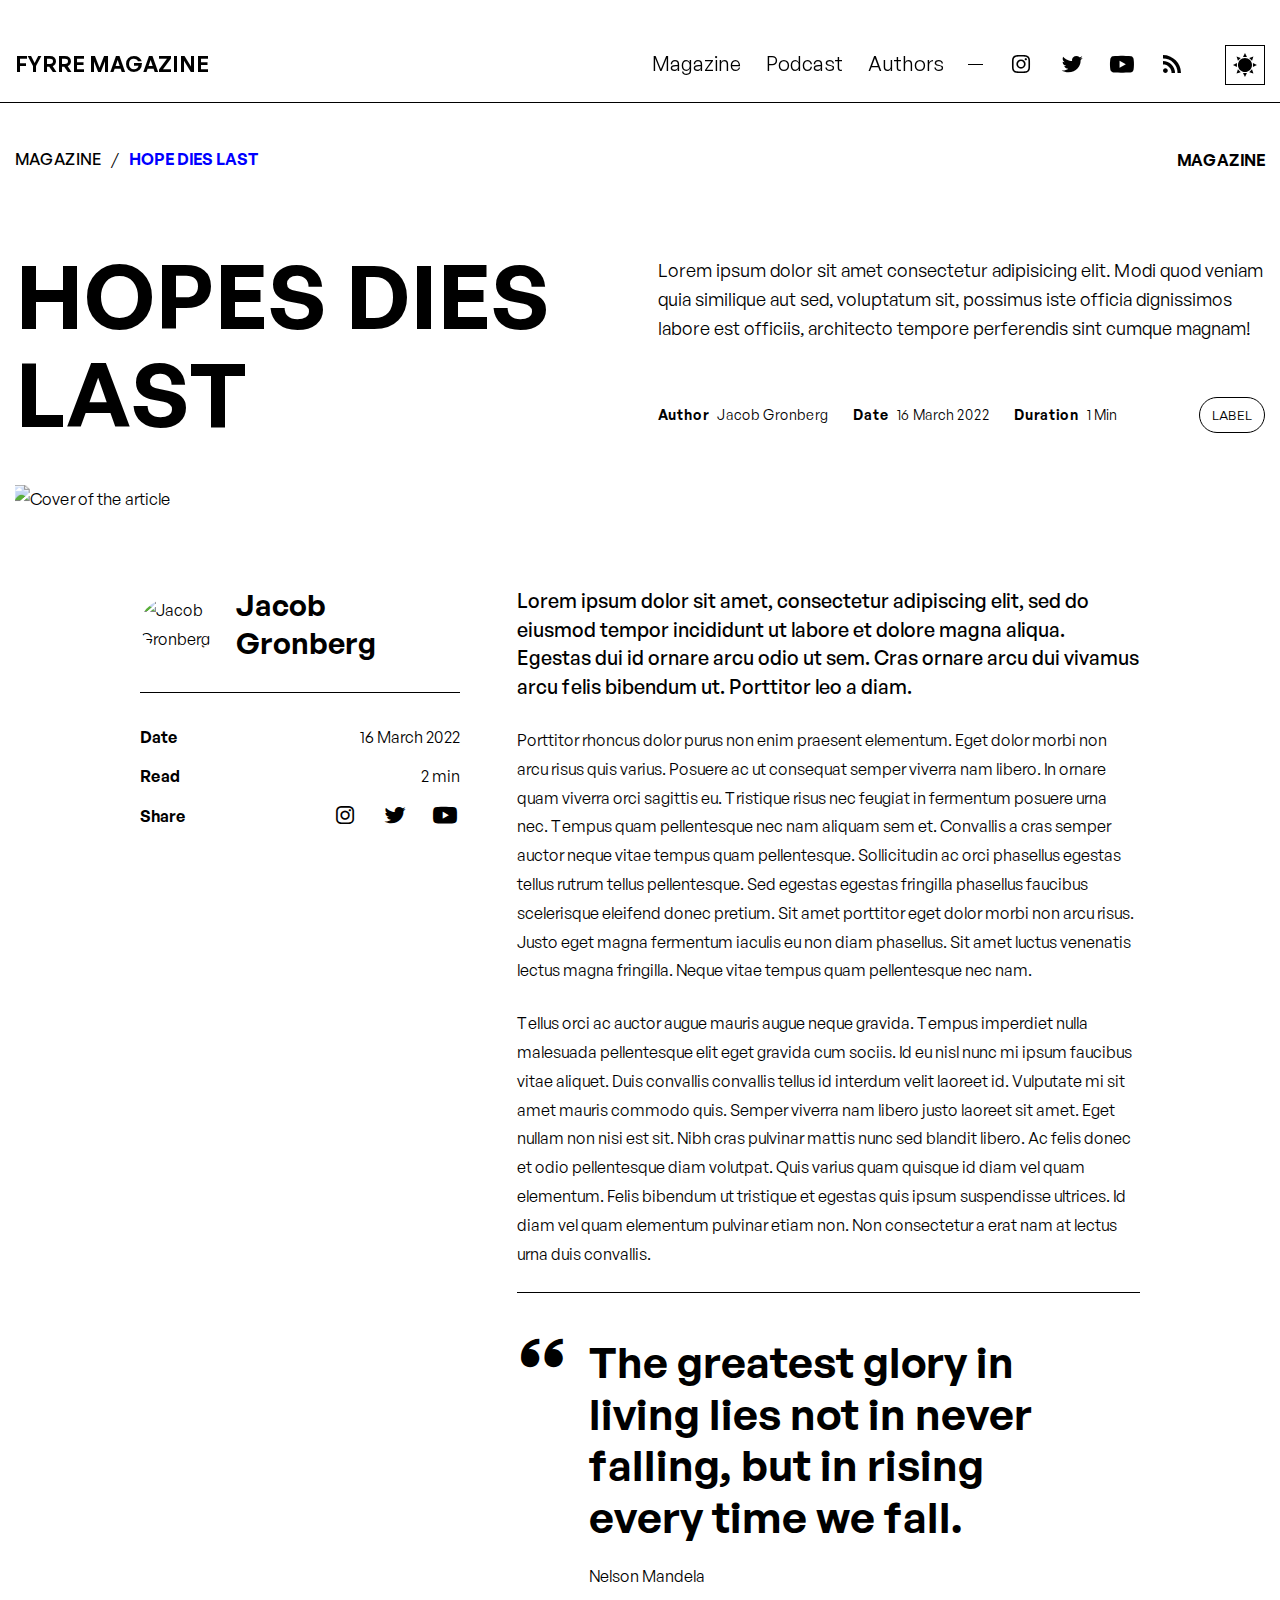
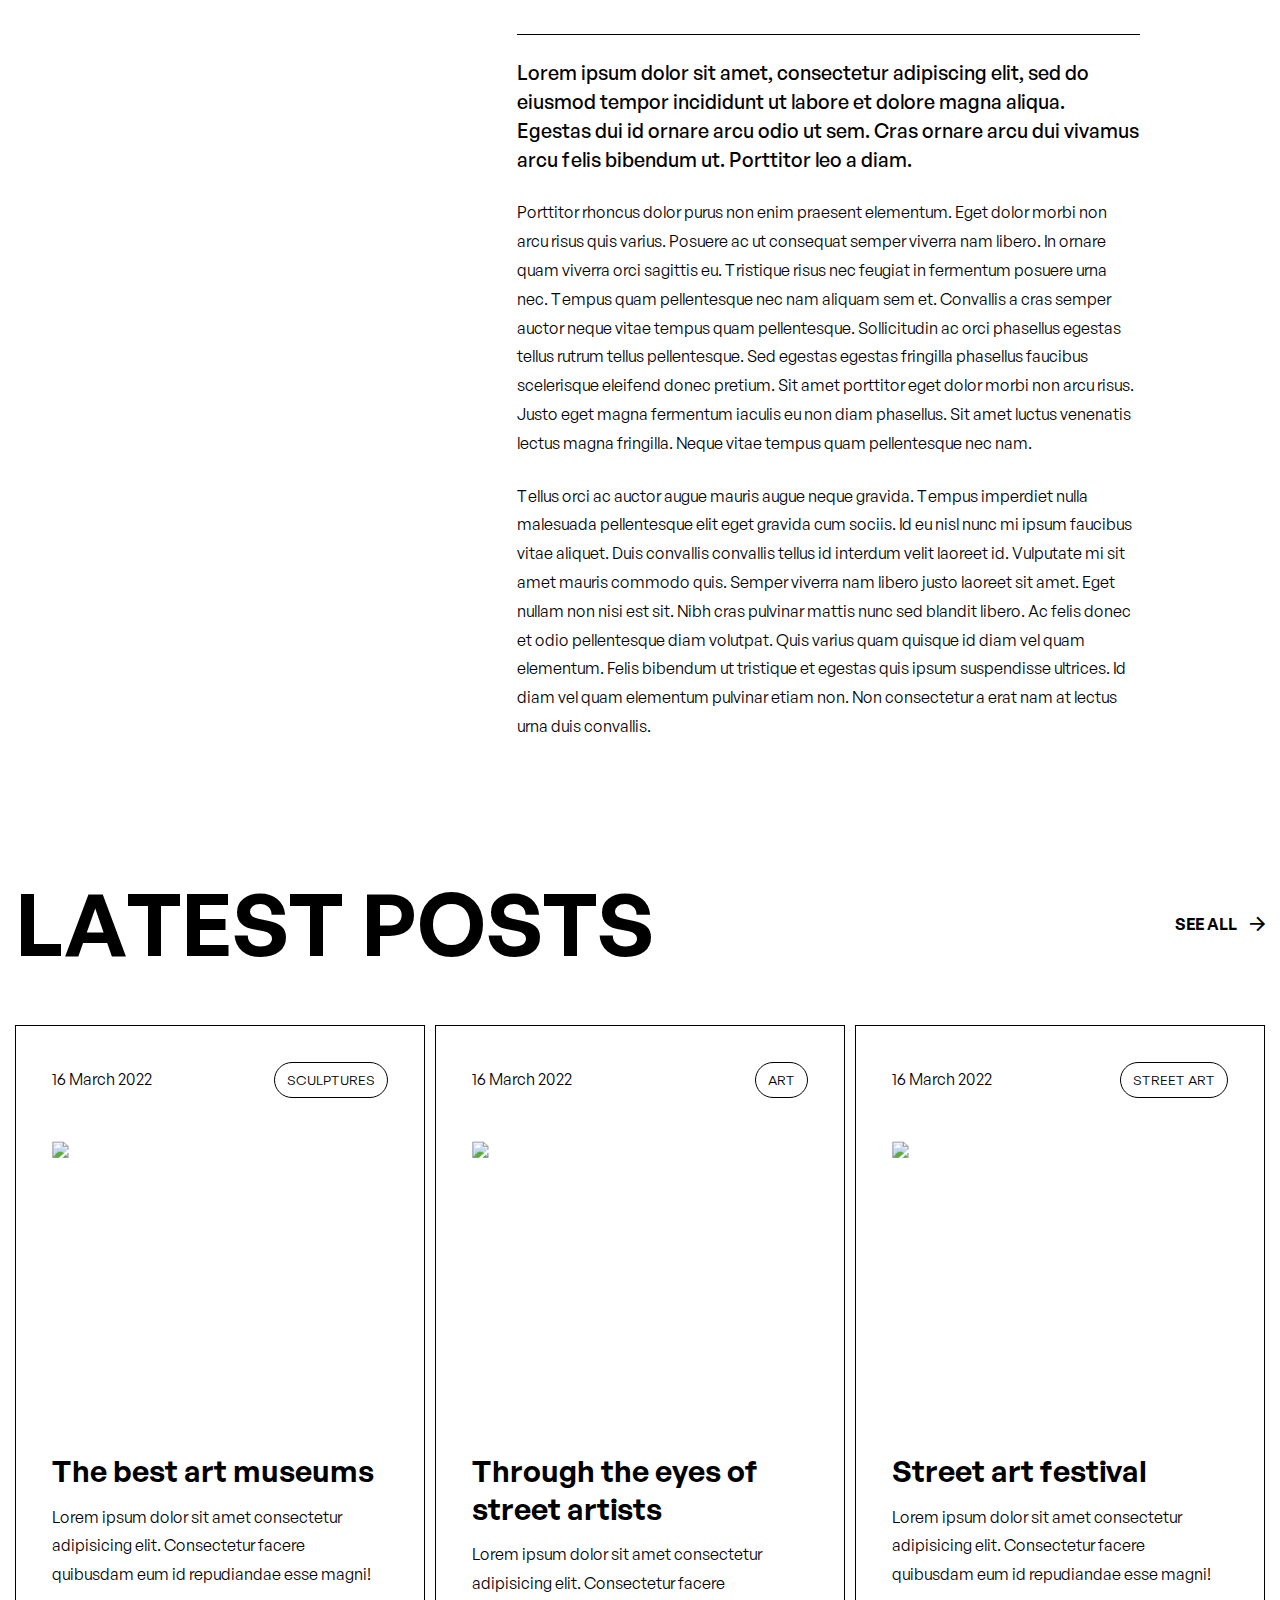
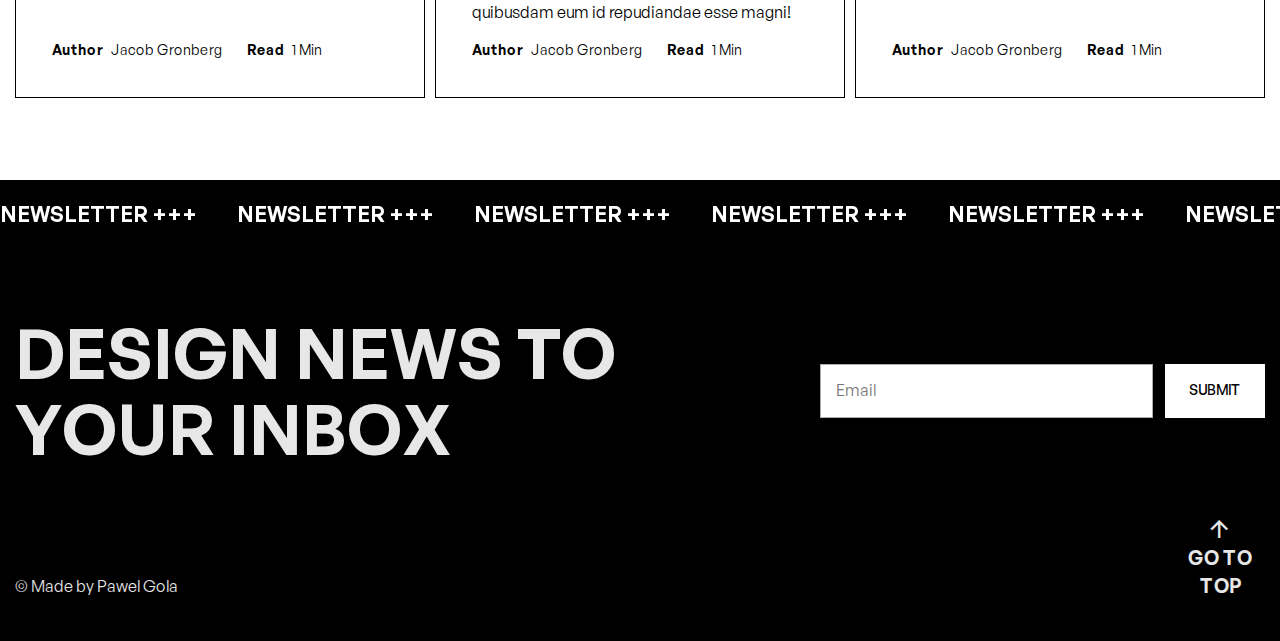
==== article.html @ e9a6087a "Add files via upload" ====
<!DOCTYPE html>
<html lang="en">

<head>
	<title>Article</title>
	<meta charset="UTF-8">
	<meta name="format-detection" content="telephone=no">
	<!-- <style>body{opacity: 0;}</style> -->
	<link rel="stylesheet" href="css/style.min.css?_v=20230523222009">
	<link rel="shortcut icon" href="favicon.ico">
	<!-- <meta name="robots" content="noindex, nofollow"> -->
	<meta name="viewport" content="width=device-width, initial-scale=1.0">
</head>

<body>
	<div class="wrapper">
		<header class="header">
			<div class="header__container">
				<a href="home.html" class="header__logo">Fyrre magazine</a>
				<div class="header__menu menu">
					<nav class="menu__body">
						<ul class="menu__list">
							<li class="menu__item">
								<a href="magazine.html" class="menu__link">
									Magazine
								</a>
							</li>
							<li class="menu__item">
								<a href="podcast.html" class="menu__link">
									Podcast
								</a>
							</li>
							<li class="menu__item">
								<a href="authors.html" class="menu__link">
									Authors
								</a>
							</li>
						</ul>
						<span class="menu__divider"></span>
						<ul class="menu__social social">
							<li class="social__item">
								<a href="#" class="social__link _icon-instagram" aria-label="Our Instagram account"></a>
							</li>
							<li class="social__item">
								<a href="#" class="social__link _icon-twitter" aria-label="Our Twitter account"></a>
							</li>
							<li class="social__item">
								<a href="#" class="social__link _icon-youtube" aria-label="Our YouTube channel"></a>
							</li>
							<li class="social__item">
								<a href="#" class="social__link _icon-rss" aria-label="RSS"></a>
							</li>
						</ul>
					</nav>
				</div>
				<div class="header__actions">
					<button type="button" class="header__color-theme color-theme" aria-label="Change the color theme of the site"></button>
					<button type="button" class="menu__icon icon-menu" aria-label="Open the menu"><span></span></button>
				</div>
			</div>
		</header>
		<main class="article">
			<section class="article__hero-article hero-article">
				<div class="hero-article__container">
					<div class="hero-article__top top-article">
						<ul class="top-article__breadcrumbs breadcrumbs">
							<li class="breadcrumbs__item">
								<a href="magazine.html" class="breadcrumbs__link">Magazine</a>
							</li>
							<li class="breadcrumbs__item">
								<span class="breadcrumbs__current">Hope dies last</span>
							</li>
						</ul>
						<div class="top-article__label label">Magazine</div>
					</div>
					<div class="hero-article__intro lead-article">
						<div class="lead-article__content">
							<h1 class="lead-article__title">
								<span class="lead-article__title-link">Hopes dies last</span>
							</h1>
							<div class="lead-article__body">
								<div class="lead-article__text">
									<p>
										Lorem ipsum dolor sit amet consectetur adipisicing elit. Modi quod veniam quia
										similique aut sed, voluptatum sit, possimus iste officia dignissimos labore est
										officiis, architecto tempore perferendis sint cumque magnam!
									</p>
								</div>
								<div class="lead-article__info info-article">
									<div class="info-article__info-main">
										<div class="info-article__author">
											<span>Author</span> Jacob Gronberg
										</div>
										<div class="info-article__date">
											<span>Date</span> 16 March 2022
										</div>
										<div class="info-article__duration">
											<span>Duration</span> 1 Min
										</div>
									</div>
									<div class="info-article__category category">Label</div>
								</div>
							</div>
						</div>
						<div class="lead-article__image">
							<picture><source srcset="img/magazine/article-big.webp" type="image/webp"><img src="img/magazine/article-big.jpg" alt="Cover of the article"></picture>
						</div>
					</div>
					<div class="hero-article__body">
						<aside class="hero-article__sidebar sidebar-article">
							<div class="sidebar-article__author">
								<div class="sidebar-article__image">
									<picture><source srcset="img/frontpage/authors/jacob-gronberg.webp" type="image/webp"><img src="img/frontpage/authors/jacob-gronberg.jpg" alt="Jacob Gronberg"></picture>
								</div>
								<div class="sidebar-article__name">
									<a href="author.html" class="sidebar-article__name-link title-link">Jacob Gronberg</a>
								</div>
							</div>
							<div class="sidebar-article__info info-sidebar">
								<div class="info-sidebar__item">
									<span>Date</span> 16 March 2022
								</div>
								<div class="info-sidebar__item">
									<span>Read</span> 2 min
								</div>
								<div class="info-sidebar__item">
									<span>Share</span>
									<ul class="info-sidebar__social social">
										<li class="social__item">
											<a href="#" class="social__link _icon-instagram"></a>
										</li>
										<li class="social__item">
											<a href="#" class="social__link _icon-twitter"></a>
										</li>
										<li class="social__item">
											<a href="#" class="social__link _icon-youtube"></a>
										</li>
									</ul>
								</div>
						</aside>
						<div class="hero-article__content content-article">
							<p class="content-article__text content-article__text_bold">
								Lorem ipsum dolor sit amet, consectetur adipiscing elit, sed do eiusmod tempor incididunt ut
								labore
								et dolore magna aliqua. Egestas dui id ornare arcu odio ut sem. Cras ornare arcu dui vivamus
								arcu
								felis bibendum ut. Porttitor leo a diam.
							</p>
							<p class="content-article__text">
								Porttitor rhoncus dolor purus non enim praesent elementum. Eget dolor morbi non arcu risus quis
								varius. Posuere ac ut consequat semper viverra nam libero. In ornare quam viverra orci sagittis
								eu.
								Tristique risus nec feugiat in fermentum posuere urna nec. Tempus quam pellentesque nec nam
								aliquam
								sem et. Convallis a cras semper auctor neque vitae tempus quam pellentesque. Sollicitudin ac
								orci
								phasellus egestas tellus rutrum tellus pellentesque. Sed egestas egestas fringilla phasellus
								faucibus scelerisque eleifend donec pretium. Sit amet porttitor eget dolor morbi non arcu risus.
								Justo eget magna fermentum iaculis eu non diam phasellus. Sit amet luctus venenatis lectus magna
								fringilla. Neque vitae tempus quam pellentesque nec nam.
							</p>
							<p class="content-article__text">
								Tellus orci ac auctor augue mauris augue neque gravida. Tempus imperdiet nulla malesuada
								pellentesque elit eget gravida cum sociis. Id eu nisl nunc mi ipsum faucibus vitae aliquet. Duis
								convallis convallis tellus id interdum velit laoreet id. Vulputate mi sit amet mauris commodo
								quis.
								Semper viverra nam libero justo laoreet sit amet. Eget nullam non nisi est sit. Nibh cras
								pulvinar mattis nunc sed blandit libero. Ac felis donec et odio pellentesque diam volutpat. Quis
								varius quam
								quisque id diam vel quam elementum. Felis bibendum ut tristique et egestas quis ipsum
								suspendisse
								ultrices. Id diam vel quam elementum pulvinar etiam non. Non consectetur a erat nam at lectus
								urna
								duis convallis.
							</p>
							<div class="content-article__quote-block">
								<figure class="content-article__quote">
									<blockquote class="content-article__quote-text">
										<p>
											The greatest glory in living lies not in never falling, but in rising every time we
											fall.
										</p>
									</blockquote>
									<figcaption class="content-article__author">Nelson Mandela</figcaption>
								</figure>
							</div>
							<p class="content-article__text content-article__text_bold">
								Lorem ipsum dolor sit amet, consectetur adipiscing elit, sed do eiusmod tempor incididunt ut
								labore
								et dolore magna aliqua. Egestas dui id ornare arcu odio ut sem. Cras ornare arcu dui vivamus
								arcu
								felis bibendum ut. Porttitor leo a diam.
							</p>
							<p class="content-article__text">
								Porttitor rhoncus dolor purus non enim praesent elementum. Eget dolor morbi non arcu risus quis
								varius. Posuere ac ut consequat semper viverra nam libero. In ornare quam viverra orci sagittis
								eu.
								Tristique risus nec feugiat in fermentum posuere urna nec. Tempus quam pellentesque nec nam
								aliquam
								sem et. Convallis a cras semper auctor neque vitae tempus quam pellentesque. Sollicitudin ac
								orci
								phasellus egestas tellus rutrum tellus pellentesque. Sed egestas egestas fringilla phasellus
								faucibus scelerisque eleifend donec pretium. Sit amet porttitor eget dolor morbi non arcu risus.
								Justo eget magna fermentum iaculis eu non diam phasellus. Sit amet luctus venenatis lectus magna
								fringilla. Neque vitae tempus quam pellentesque nec nam.
							</p>
							<p class="content-article__text">
								Tellus orci ac auctor augue mauris augue neque gravida. Tempus imperdiet nulla malesuada
								pellentesque elit eget gravida cum sociis. Id eu nisl nunc mi ipsum faucibus vitae aliquet. Duis
								convallis convallis tellus id interdum velit laoreet id. Vulputate mi sit amet mauris commodo
								quis.
								Semper viverra nam libero justo laoreet sit amet. Eget nullam non nisi est sit. Nibh cras
								pulvinar mattis nunc sed blandit libero. Ac felis donec et odio pellentesque diam volutpat. Quis
								varius quam
								quisque id diam vel quam elementum. Felis bibendum ut tristique et egestas quis ipsum
								suspendisse
								ultrices. Id diam vel quam elementum pulvinar etiam non. Non consectetur a erat nam at lectus
								urna
								duis convallis.
							</p>
						</div>
					</div>
				</div>

			</section>
			<section class="article__latest-posts latest-posts">
				<div class="latest-posts__container">
					<div class="latest-posts__header header-block">
						<h2 class="header-block__title">Latest posts</h2>
						<a href="magazine.html" class="header-block__link link _icon-arrow-small">See all</a>
					</div>
					<div class="latest-posts__slider swiper slider-latest">
						<div class="latest-posts__wrapper swiper-wrapper">
							<article class="latest-posts__slide swiper-slide item-article item-article_vertical">
								<div class="item-article__top">
									<div class="info-article__date">
										<span>Date</span> 16 March 2022
									</div>
									<div class="info-article__category category">Sculptures</div>
								</div>
								<a href="article.html" class="item-article__image-ibg">
									<picture><source srcset="img/magazine/article-3.webp" type="image/webp"><img src="img/magazine/article-3.jpg" alt=""></picture>
								</a>
								<div class="item-article__body">
									<h3 class="item-article__title">
										<a href="article.html" class="item-article__title-link title-link">The best art
											museums</a>
									</h3>
									<div class="item-article__text">
										<p>
											Lorem ipsum dolor sit amet consectetur adipisicing elit. Consectetur facere
											quibusdam
											eum id repudiandae esse magni!
										</p>
									</div>
									<div class="item-article__info info-article">
										<div class="info-article__info-main">
											<div class="info-article__author">
												<span>Author</span> Jacob Gronberg
											</div>
											<div class="info-article__duration">
												<span>Read</span> 1 Min
											</div>
										</div>
									</div>
								</div>
							</article>
							<article class="latest-posts__slide swiper-slide item-article item-article_vertical">
								<div class="item-article__top">
									<div class="info-article__date">
										<span>Date</span> 16 March 2022
									</div>
									<div class="info-article__category category">Art</div>
								</div>
								<a href="article.html" class="item-article__image-ibg">
									<picture><source srcset="img/magazine/article-8.webp" type="image/webp"><img src="img/magazine/article-8.jpg" alt=""></picture>
								</a>
								<div class="item-article__body">
									<h3 class="item-article__title">
										<a href="article.html" class="item-article__title-link title-link">Through the eyes of
											street
											artists</a>
									</h3>
									<div class="item-article__text">
										<p>
											Lorem ipsum dolor sit amet consectetur adipisicing elit. Consectetur facere
											quibusdam
											eum id repudiandae esse magni!
										</p>
									</div>
									<div class="item-article__info info-article">
										<div class="info-article__info-main">
											<div class="info-article__author">
												<span>Author</span> Jacob Gronberg
											</div>
											<div class="info-article__duration">
												<span>Read</span> 1 Min
											</div>
										</div>
									</div>
								</div>
							</article>
							<article class="latest-posts__slide swiper-slide item-article item-article_vertical">
								<div class="item-article__top">
									<div class="info-article__date">
										<span>Date</span> 16 March 2022
									</div>
									<div class="info-article__category category">Street art</div>
								</div>
								<a href="article.html" class="item-article__image-ibg">
									<picture><source srcset="img/magazine/article-6.webp" type="image/webp"><img src="img/magazine/article-6.jpg" alt=""></picture>
								</a>
								<div class="item-article__body">
									<h3 class="item-article__title">
										<a href="article.html" class="item-article__title-link title-link">Street art festival</a>
									</h3>
									<div class="item-article__text">
										<p>
											Lorem ipsum dolor sit amet consectetur adipisicing elit. Consectetur facere quibusdam
											eum id repudiandae esse magni!
										</p>
									</div>
									<div class="item-article__info info-article">
										<div class="info-article__info-main">
											<div class="info-article__author">
												<span>Author</span> Jacob Gronberg
											</div>
											<div class="info-article__duration">
												<span>Read</span> 1 Min
											</div>
										</div>
									</div>
								</div>
							</article>
						</div>
						<div class="latest-posts__navigation navigation-slider">
							<button type="button" class="navigation-slider__button navigation-slider__button_prev _icon-arrow-small" aria-label="Button for previous slide"></button>
							<button type="button" class="navigation-slider__button navigation-slider__button_next _icon-arrow-small" aria-label="Button for next slide"></button>
						</div>
					</div>
				</div>
			</section>
		</main>
		<footer class="footer">
			<div class="footer__news-line news">
				<div class="news__slider swiper">
					<div class="news__wrapper swiper-wrapper">
						<div class="news__slide swiper-slide">
							<div class="news__text">Newsletter +++
							</div>
						</div>
						<div class="news__slide swiper-slide">
							<div class="news__text">Newsletter +++
							</div>
						</div>
						<div class="news__slide swiper-slide">
							<div class="news__text">Newsletter +++
							</div>
						</div>
						<div class="news__slide swiper-slide">
							<div class="news__text">Newsletter +++
							</div>
						</div>
						<div class="news__slide swiper-slide">
							<div class="news__text">Newsletter +++
							</div>
						</div>
						<div class="news__slide swiper-slide">
							<div class="news__text">Newsletter +++
							</div>
						</div>
						<div class="news__slide swiper-slide">
							<div class="news__text">Newsletter +++
							</div>
						</div>
						<div class="news__slide swiper-slide">
							<div class="news__text">Newsletter +++
							</div>
						</div>
						<div class="news__slide swiper-slide">
							<div class="news__text">Newsletter +++
							</div>
						</div>
						<div class="news__slide swiper-slide">
							<div class="news__text">Newsletter +++
							</div>
						</div>
						<div class="news__slide swiper-slide">
							<div class="news__text">Newsletter +++
							</div>
						</div>
						<div class="news__slide swiper-slide">
							<div class="news__text">Newsletter +++
							</div>
						</div>
						<div class="news__slide swiper-slide">
							<div class="news__text">Newsletter +++
							</div>
						</div>
						<div class="news__slide swiper-slide">
							<div class="news__text">Newsletter +++
							</div>
						</div>
						<div class="news__slide swiper-slide">
							<div class="news__text">Newsletter +++
							</div>
						</div>
						<div class="news__slide swiper-slide">
							<div class="news__text">Newsletter +++
							</div>
						</div>
						<div class="news__slide swiper-slide">
							<div class="news__text">Newsletter +++
							</div>
						</div>
						<div class="news__slide swiper-slide">
							<div class="news__text">Newsletter +++
							</div>
						</div>
						<div class="news__slide swiper-slide">
							<div class="news__text">Newsletter +++
							</div>
						</div>
						<div class="news__slide swiper-slide">
							<div class="news__text">Newsletter +++
							</div>
						</div>
					</div>
				</div>
			</div>
			<div class="footer__container">
				<div class="footer__top">
					<div class="footer__newsletter-block newsletter-block">
						<div class="newsletter-block__title">Design News to your inbox</div>
						<div class="newsletter-block__form-block">
							<form data-dev data-popup-message="#newsletter-popup" action="#" class="newsletter-block__form">
								<input data-required="email" autocomplete="off" type="text" name="form[]" placeholder="Email" class="newsletter-block__input input">
								<button type="submit" class="newsletter-block__button button">Submit</button>
							</form>
						</div>
					</div>
				</div>
				<div class="footer__bottom">
					<div class="footer__copy">© Made by Pawel Gola</div>
					<button data-goto-speed="1000" data-goto="main" class="footer__go-top _icon-arrow-small">Go to top</button>
				</div>
			</div>
		</footer>
	</div>
	<div id="newsletter-popup" aria-hidden="true" class="newsletter-popup popup">
		<div class="popup__wrapper">
			<div class="popup__content">
				<div class="newsletter-popup__top">
					<button data-close type="button" class="popup__close newsletter-popup__close">
						<img src="img/frontpage/cross.svg" alt="">
					</button>
				</div>
				<div class="newsletter-popup__body">
					<div class="newsletter-popup__title">
						Thank you for subscribing!
					</div>
					<div class="newsletter-popup__text">
						<p>
							From now on, you’ll be the first to know about our news.
						</p>
					</div>
				</div>
			</div>
		</div>
	</div>
	<script src="js/app.min.js?_v=20230523222009"></script>
</body>

</html>
---- css/style.min.css ----
@font-face{font-family:GeneralSans;font-display:swap;src:url(../fonts/GeneralSans-Bold.woff2) format("woff2"),url(../fonts/GeneralSans-Bold.woff) format("woff");font-weight:700;font-style:normal}@font-face{font-family:GeneralSans;font-display:swap;src:url(../fonts/GeneralSans-Regular.woff2) format("woff2"),url(../fonts/GeneralSans-Regular.woff) format("woff");font-weight:400;font-style:normal}@font-face{font-family:GeneralSans;font-display:swap;src:url(../fonts/GeneralSans-Medium.woff2) format("woff2"),url(../fonts/GeneralSans-Medium.woff) format("woff");font-weight:500;font-style:normal}@font-face{font-family:GeneralSans;font-display:swap;src:url(../fonts/GeneralSans-Semibold.woff2) format("woff2"),url(../fonts/GeneralSans-Semibold.woff) format("woff");font-weight:600;font-style:normal}@font-face{font-family:icons;font-display:swap;src:url(../fonts/icons.woff2) format("woff2"),url(../fonts/icons.woff) format("woff");font-weight:400;font-style:normal}.content-article__quote-block::before,.dark .color-theme::before,.light .color-theme::before,[class*=_icon-]:before{font-family:icons;font-style:normal;font-weight:400;font-variant:normal;text-transform:none;line-height:1;-webkit-font-smoothing:antialiased;-moz-osx-font-smoothing:grayscale}[class*=_icon-]:before{display:block}._icon-sun:before{content:"\e910"}._icon-night:before{content:"\e909"}._icon-arrow-link:before{content:"\e901"}._icon-applemusic:before{content:"\e900"}._icon-arrow-small:before{content:"\e902"}._icon-soundcloud:before{content:"\e905"}._icon-spotify:before{content:"\e906"}._icon-quote:before{content:"\e977"}._icon-rss:before{content:"\e904"}._icon-instagram:before{content:"\e903"}._icon-twitter:before{content:"\e907"}._icon-youtube:before{content:"\e908"}.light .color-theme::before{content:"\e910";font-size:1.875rem}.dark .color-theme::before{content:"\e909";font-size:1.25rem}html.light body{color:#000;background-color:#fff}html.dark body{color:#e7e7e7;background-color:#000}*{padding:0;margin:0;border:0}*,:after,:before{-webkit-box-sizing:border-box;box-sizing:border-box}:active,:focus{outline:0}.light a:active,.light a:focus{color:#00f}.dark a:active,.dark a:focus{color:#f916e6}body,html{height:100%;min-width:320px}body{line-height:1;font-family:GeneralSans;font-size:1rem;-ms-text-size-adjust:100%;-moz-text-size-adjust:100%;-webkit-text-size-adjust:100%;-webkit-font-smoothing:antialiased;-moz-osx-font-smoothing:grayscale}button,input,textarea{font-family:GeneralSans;font-size:inherit;line-height:inherit}button{cursor:pointer;color:inherit;background-color:transparent}a{color:inherit;text-decoration:none}ol li,ul li{list-style:none}img{vertical-align:top}h1,h2,h3,h4,h5,h6{font-weight:inherit;font-size:inherit}body{line-height:180%}.lock body{overflow:hidden;-ms-touch-action:none;touch-action:none;-ms-scroll-chaining:none;overscroll-behavior:none}.wrapper{min-height:100%;display:-webkit-box;display:-ms-flexbox;display:flex;-webkit-box-orient:vertical;-webkit-box-direction:normal;-ms-flex-direction:column;flex-direction:column;overflow:hidden}@supports (overflow:clip){.wrapper{overflow:clip}}.wrapper>main{-webkit-box-flex:1;-ms-flex:1 1 auto;flex:1 1 auto}.wrapper>*{min-width:0}[class*=__container]{max-width:96.875rem;margin:0 auto;padding:0 .9375rem}input[type=email],input[type=tel],input[type=text],textarea{-webkit-appearance:none;-moz-appearance:none;appearance:none}.input{padding:.71875rem .9375rem;border:.0625rem solid #acacac;border-radius:0!important;width:100%;display:block}.input._form-focus{outline:0}.input._form-error{border:.0625rem solid #d82626;color:#d82626;-webkit-animation:errorInput .3s linear;animation:errorInput .3s linear}.input._form-error::-webkit-input-placeholder{color:#d82626}.input._form-error::-moz-placeholder{color:#d82626}.input._form-error:-ms-input-placeholder{color:#d82626}.input._form-error::-ms-input-placeholder{color:#d82626}.input._form-error::placeholder{color:#d82626}@-webkit-keyframes errorInput{0%{-webkit-transform:translateX(0);transform:translateX(0)}20%{-webkit-transform:translateX(.125rem);transform:translateX(.125rem)}40%{-webkit-transform:translateX(-.25rem);transform:translateX(-.25rem)}60%{-webkit-transform:translateX(.125rem);transform:translateX(.125rem)}80%{-webkit-transform:translateX(-.25rem);transform:translateX(-.25rem)}100%{-webkit-transform:translateX(0);transform:translateX(0)}}@keyframes errorInput{0%{-webkit-transform:translateX(0);transform:translateX(0)}20%{-webkit-transform:translateX(.125rem);transform:translateX(.125rem)}40%{-webkit-transform:translateX(-.25rem);transform:translateX(-.25rem)}60%{-webkit-transform:translateX(.125rem);transform:translateX(.125rem)}80%{-webkit-transform:translateX(-.25rem);transform:translateX(-.25rem)}100%{-webkit-transform:translateX(0);transform:translateX(0)}}.input[placeholder]:not([data-placeholder-nohiden])::-webkit-input-placeholder{-webkit-transition:opacity .3s;transition:opacity .3s}.input[placeholder]:not([data-placeholder-nohiden])::-moz-placeholder{-moz-transition:opacity .3s;transition:opacity .3s}.input[placeholder]:not([data-placeholder-nohiden]):-ms-input-placeholder{-ms-transition:opacity .3s;transition:opacity .3s}.input[placeholder]:not([data-placeholder-nohiden])::-ms-input-placeholder{-ms-transition:opacity .3s;transition:opacity .3s}.input[placeholder]:not([data-placeholder-nohiden])::placeholder{-webkit-transition:opacity .3s;-o-transition:opacity .3s;transition:opacity .3s}.input[placeholder]:not([data-placeholder-nohiden]):focus::-webkit-input-placeholder{opacity:0}.input[placeholder]:not([data-placeholder-nohiden]):focus::-moz-placeholder{opacity:0}.input[placeholder]:not([data-placeholder-nohiden]):focus:-ms-input-placeholder{opacity:0}.input[placeholder]:not([data-placeholder-nohiden]):focus::-ms-input-placeholder{opacity:0}.input[placeholder]:not([data-placeholder-nohiden]):focus::placeholder{opacity:0}textarea.input{resize:none;padding:0 0}body::after{content:"";background-color:rgba(0,0,0,.5);position:fixed;width:100%;height:100%;top:0;left:0;opacity:0;-webkit-transition:opacity .5s ease 0s;-o-transition:opacity .5s ease 0s;transition:opacity .5s ease 0s;pointer-events:none;z-index:149}.popup-show body::after{opacity:1}.popup{position:fixed;top:0;left:0;bottom:0;right:0;padding:1.875rem 1.25rem;-webkit-transition:visibility .5s ease 0s;-o-transition:visibility .5s ease 0s;transition:visibility .5s ease 0s;visibility:hidden;pointer-events:none}.popup_show{z-index:150;visibility:visible;overflow:auto;pointer-events:auto}.popup_show .popup__content{visibility:visible;-webkit-transform:scale(1);-ms-transform:scale(1);transform:scale(1)}.popup__wrapper{display:-webkit-box;display:-ms-flexbox;display:flex;-webkit-box-orient:vertical;-webkit-box-direction:normal;-ms-flex-direction:column;flex-direction:column;-webkit-box-align:center;-ms-flex-align:center;align-items:center;min-height:100%;width:100%;display:flex;-webkit-box-pack:center;-ms-flex-pack:center;justify-content:center;align-items:center}.popup__content{visibility:hidden;-webkit-transform:scale(0);-ms-transform:scale(0);transform:scale(0);-webkit-transition:-webkit-transform .3s ease 0s;transition:-webkit-transform .3s ease 0s;-o-transition:transform .3s ease 0s;transition:transform .3s ease 0s;transition:transform .3s ease 0s,-webkit-transform .3s ease 0s;padding:1.25rem;width:100%}.lock .popup__content{visibility:visible}.newsletter-popup .popup__content{max-width:37.5rem;border:.0625rem solid #000;background-color:#fff;color:#000}.newsletter-popup__top{display:-webkit-box;display:-ms-flexbox;display:flex;-webkit-box-align:center;-ms-flex-align:center;align-items:center;-webkit-box-pack:end;-ms-flex-pack:end;justify-content:flex-end}.newsletter-popup__close{-webkit-box-flex:0;-ms-flex:0 0 2.5rem;flex:0 0 2.5rem;display:-webkit-box;display:-ms-flexbox;display:flex;-webkit-box-pack:center;-ms-flex-pack:center;justify-content:center;-webkit-box-align:center;-ms-flex-align:center;align-items:center;width:2.5rem;height:2.5rem;border:.0625rem solid #000;outline:0}.newsletter-popup__close img{width:1.25rem;height:1.25rem}.newsletter-popup__body{padding-top:3.75rem;padding-bottom:3.75rem;text-align:center}.newsletter-popup__title{font-weight:600;line-height:120%}.newsletter-popup__text p:not(:last-child){margin-bottom:.3125rem}[class*=-ibg]{position:relative}[class*=-ibg] img{position:absolute;width:100%;height:100%;top:0;left:0;-o-object-fit:cover;object-fit:cover}[class*=-ibg_contain] img{-o-object-fit:contain;object-fit:contain}.list-popular,.podcast-catalog__items{list-style-type:none;counter-reset:item}.list-popular li,.podcast-catalog__items li{position:relative}.list-popular li:before,.podcast-catalog__items li:before{counter-increment:item;content:counter(item);position:absolute}.title{text-align:center;font-weight:600;line-height:1;text-transform:uppercase}.category{display:-webkit-inline-box;display:-ms-inline-flexbox;display:inline-flex;border-radius:1.875rem;padding:.5rem .75rem;text-transform:uppercase;line-height:1.3333333333}.dark .category{border:.0625rem solid #e7e7e7}.light .category{border:.0625rem solid #000}.link{display:-webkit-inline-box;display:-ms-inline-flexbox;display:inline-flex;-webkit-box-pack:center;-ms-flex-pack:center;justify-content:center;-webkit-box-align:center;-ms-flex-align:center;align-items:center;-webkit-box-orient:horizontal;-webkit-box-direction:reverse;-ms-flex-direction:row-reverse;flex-direction:row-reverse;font-weight:600;line-height:1.375;text-transform:uppercase;-webkit-transition:color .3s ease 0s;-o-transition:color .3s ease 0s;transition:color .3s ease 0s}.label{font-weight:600;line-height:1.375;text-transform:uppercase}.info-article{display:-webkit-box;display:-ms-flexbox;display:flex;-webkit-box-align:center;-ms-flex-align:center;align-items:center;-ms-flex-wrap:wrap;flex-wrap:wrap;-webkit-box-pack:justify;-ms-flex-pack:justify;justify-content:space-between;-webkit-column-gap:1.875rem;-moz-column-gap:1.875rem;column-gap:1.875rem;row-gap:.9375rem}.info-article__info-main{display:-webkit-box;display:-ms-flexbox;display:flex;-ms-flex-wrap:wrap;flex-wrap:wrap;-webkit-box-align:center;-ms-flex-align:center;align-items:center;-webkit-column-gap:1.5rem;-moz-column-gap:1.5rem;column-gap:1.5rem;row-gap:.3125rem;font-weight:400;font-size:.875rem;line-height:160%}.info-article__info-main span{font-weight:600}.info-article__author{display:-webkit-box;display:-ms-flexbox;display:flex;-webkit-box-align:center;-ms-flex-align:center;align-items:center;gap:.5rem}.info-article__date{display:-webkit-box;display:-ms-flexbox;display:flex;-webkit-box-align:center;-ms-flex-align:center;align-items:center;gap:.5rem}.info-article__duration{display:-webkit-box;display:-ms-flexbox;display:flex;-webkit-box-align:center;-ms-flex-align:center;align-items:center;gap:.5rem}.item-article{display:-webkit-box;display:-ms-flexbox;display:flex}.item-article_vertical{-webkit-box-orient:vertical;-webkit-box-direction:normal;-ms-flex-direction:column;flex-direction:column}.light .item-article_vertical{border:.0625rem solid #000}.dark .item-article_vertical{border:.0625rem solid #fff}.item-article_vertical .item-article__image-ibg{padding-bottom:80%}.item-article_vertical .info-article__date span{display:none}.item-article__top{display:-webkit-box;display:-ms-flexbox;display:flex;-webkit-box-align:center;-ms-flex-align:center;align-items:center;gap:1.25rem;-webkit-box-pack:justify;-ms-flex-pack:justify;justify-content:space-between}.item-article__image-ibg{-webkit-box-flex:0;-ms-flex:0 0 22.7488151659%;flex:0 0 22.7488151659%;padding-bottom:22.73%;overflow:hidden}.item-article__image-ibg img{-webkit-transition:-webkit-transform .3s ease 0s;transition:-webkit-transform .3s ease 0s;-o-transition:transform .3s ease 0s;transition:transform .3s ease 0s;transition:transform .3s ease 0s,-webkit-transform .3s ease 0s;-webkit-transform:scale(1.01);-ms-transform:scale(1.01);transform:scale(1.01)}.item-article__body{-webkit-box-flex:1;-ms-flex:1 1 auto;flex:1 1 auto;display:-webkit-box;display:-ms-flexbox;display:flex;-webkit-box-orient:vertical;-webkit-box-direction:normal;-ms-flex-direction:column;flex-direction:column;gap:.75rem}.item-article__text{-webkit-box-flex:1;-ms-flex:1 1 auto;flex:1 1 auto}.item-article__text p:not(:last-child){margin-bottom:.3125rem}.button{padding:.96875rem 1.5rem;font-weight:500;font-size:.875rem;line-height:1.3571428571;text-transform:uppercase;-webkit-transition:all .3s ease 0s;-o-transition:all .3s ease 0s;transition:all .3s ease 0s}.title-link{font-weight:600;line-height:120%;-webkit-transition:color .3s ease 0s;-o-transition:color .3s ease 0s;transition:color .3s ease 0s}.header-block{display:-webkit-box;display:-ms-flexbox;display:flex;-webkit-box-align:center;-ms-flex-align:center;align-items:center;-webkit-box-pack:justify;-ms-flex-pack:justify;justify-content:space-between;-webkit-column-gap:1.875rem;-moz-column-gap:1.875rem;column-gap:1.875rem;row-gap:.9375rem}.header-block__title{font-weight:600;line-height:110%;text-transform:uppercase}.item-podcast{display:-ms-grid;display:grid;-webkit-box-align:center;-ms-flex-align:center;align-items:center;-ms-grid-columns:17% 1fr auto auto;grid-template-columns:17% 1fr auto auto}.item-podcast_vertical{-ms-grid-columns:auto;grid-template-columns:auto;-ms-grid-rows:auto 1fr auto;grid-template-rows:auto 1fr auto}.light .item-podcast_vertical{border:.0625rem solid #000}.dark .item-podcast_vertical{border:.0625rem solid #e7e7e7}.light .item-podcast:not(:last-child){border-bottom:.0625rem solid #000}.dark .item-podcast:not(:last-child){border-bottom:.0625rem solid #e7e7e7}.item-podcast__image-ibg{padding-bottom:100%;position:relative;overflow:hidden}.item-podcast__image-ibg img{-webkit-transition:all .3s ease 0s;-o-transition:all .3s ease 0s;transition:all .3s ease 0s;-webkit-transform:scale(1.01);-ms-transform:scale(1.01);transform:scale(1.01)}.item-podcast__cover-link{bottom:6.8796068796%;right:5.4054054054%}.item-podcast__info{display:-webkit-box;display:-ms-flexbox;display:flex;-webkit-box-align:center;-ms-flex-align:center;align-items:center;-webkit-column-gap:1rem;-moz-column-gap:1rem;column-gap:1rem;row-gap:.3125rem;font-size:.875rem;line-height:160%;-ms-flex-wrap:wrap;flex-wrap:wrap}.item-podcast__info span{font-weight:600}.item-podcast__date{display:-webkit-inline-box;display:-ms-inline-flexbox;display:inline-flex;-webkit-box-align:center;-ms-flex-align:center;align-items:center;gap:.5rem}.item-podcast__duration{display:-webkit-inline-box;display:-ms-inline-flexbox;display:inline-flex;-webkit-box-align:center;-ms-flex-align:center;align-items:center;gap:.5rem}.item-podcast__link{justify-self:flex-start}.cover-link{display:-webkit-inline-box;display:-ms-inline-flexbox;display:inline-flex;-webkit-box-pack:center;-ms-flex-pack:center;justify-content:center;-webkit-box-align:center;-ms-flex-align:center;align-items:center;width:3.125rem;height:3.125rem;position:absolute;color:#e7e7e7;-webkit-transition:color .3s ease 0s;-o-transition:color .3s ease 0s;transition:color .3s ease 0s}.cover-link::before{-webkit-transform:rotate(-135deg);-ms-transform:rotate(-135deg);transform:rotate(-135deg)}.item-author{display:-webkit-box;display:-ms-flexbox;display:flex;-webkit-box-align:center;-ms-flex-align:center;align-items:center}.light .item-author{border-bottom:.0625rem solid #000}.dark .item-author{border-bottom:.0625rem solid #fff}.item-author__image{-webkit-box-flex:0;-ms-flex:0 0 9.375rem;flex:0 0 9.375rem;overflow:hidden;border-radius:50%}.item-author__image img{width:9.375rem;height:9.375rem;-webkit-transition:all .3s ease 0s;-o-transition:all .3s ease 0s;transition:all .3s ease 0s}.item-author__body{-webkit-box-flex:1;-ms-flex:1 1 auto;flex:1 1 auto}.item-author__info{display:-webkit-box;display:-ms-flexbox;display:flex;-ms-flex-wrap:wrap;flex-wrap:wrap;-webkit-box-align:center;-ms-flex-align:center;align-items:center;-webkit-column-gap:1.875rem;-moz-column-gap:1.875rem;column-gap:1.875rem;row-gap:.625rem;font-size:.875rem;line-height:160%}.item-author__info span{font-weight:600}.item-author__job{display:-webkit-inline-box;display:-ms-inline-flexbox;display:inline-flex;-webkit-box-align:center;-ms-flex-align:center;align-items:center;gap:.5rem}.item-author__city{display:-webkit-inline-box;display:-ms-inline-flexbox;display:inline-flex;-webkit-box-align:center;-ms-flex-align:center;align-items:center;gap:.5rem}.info-sidebar{display:-webkit-box;display:-ms-flexbox;display:flex;-webkit-box-orient:vertical;-webkit-box-direction:normal;-ms-flex-direction:column;flex-direction:column;-ms-flex-wrap:wrap;flex-wrap:wrap;-webkit-column-gap:1.5625rem;-moz-column-gap:1.5625rem;column-gap:1.5625rem;row-gap:.625rem}.info-sidebar span{font-weight:600}.info-sidebar__item{display:-webkit-box;display:-ms-flexbox;display:flex;-webkit-box-align:center;-ms-flex-align:center;align-items:center;-webkit-box-pack:justify;-ms-flex-pack:justify;justify-content:space-between;gap:1.25rem}.content-article__subtitle{font-weight:600;line-height:1.375;text-transform:uppercase}.content-article__subtitle:not(:last-child){margin-bottom:1rem}.content-article__title{font-weight:600;line-height:100%;text-transform:uppercase}.content-article__text:not(:last-child){margin-bottom:1.5rem}.content-article__text_bold{font-weight:500}.content-article__quote-block{position:relative}.content-article__quote-block::before{content:"\e977";position:absolute;left:0;display:-webkit-inline-box;display:-ms-inline-flexbox;display:inline-flex;-webkit-box-pack:center;-ms-flex-pack:center;justify-content:center;-webkit-box-align:center;-ms-flex-align:center;align-items:center;width:3.125rem;height:3.125rem}.light .content-article__quote-block{border-top:.0625rem solid #000;border-bottom:.0625rem solid #000}.dark .content-article__quote-block{border-top:.0625rem solid #e7e7e7;border-bottom:.0625rem solid #e7e7e7}.content-article__quote-block:not(:last-child){margin-bottom:1.5rem}.content-article__quote{padding-left:1.875rem}.content-article__quote-text{font-weight:600;line-height:120%}.content-article__quote-text:not(:last-child){margin-bottom:1.25rem}.navigation-slider{display:-webkit-box;display:-ms-flexbox;display:flex;-webkit-box-pack:center;-ms-flex-pack:center;justify-content:center;-webkit-box-align:center;-ms-flex-align:center;align-items:center;gap:1.25rem}.navigation-slider__button{display:-webkit-inline-box;display:-ms-inline-flexbox;display:inline-flex;-webkit-box-pack:center;-ms-flex-pack:center;justify-content:center;-webkit-box-align:center;-ms-flex-align:center;align-items:center;-webkit-box-flex:0;-ms-flex:0 0 2.5rem;flex:0 0 2.5rem;width:2.5rem;height:2.5rem}.navigation-slider__button::before{font-size:1.125rem}.light .navigation-slider__button{border:.0625rem solid #000}.dark .navigation-slider__button{border:.0625rem solid #e7e7e7}.navigation-slider__button.swiper-button-disabled{opacity:.4;pointer-events:none}.navigation-slider__button_prev{-webkit-transform:rotate(-180deg);-ms-transform:rotate(-180deg);transform:rotate(-180deg)}.top-article{display:-webkit-box;display:-ms-flexbox;display:flex;-webkit-box-align:center;-ms-flex-align:center;align-items:center;-webkit-box-pack:justify;-ms-flex-pack:justify;justify-content:space-between;gap:.9375rem}.podcast-image{position:relative;overflow:hidden}.podcast-image img{-webkit-transition:all .3s ease 0s;-o-transition:all .3s ease 0s;transition:all .3s ease 0s;-webkit-transform:scale(1.01);-ms-transform:scale(1.01);transform:scale(1.01)}.social{display:-webkit-box;display:-ms-flexbox;display:flex;-webkit-box-align:center;-ms-flex-align:center;align-items:center;-ms-flex-wrap:wrap;flex-wrap:wrap;-webkit-column-gap:1.25rem;-moz-column-gap:1.25rem;column-gap:1.25rem;row-gap:.3125rem}.social__item{-webkit-box-flex:0;-ms-flex:0 0 1.875rem;flex:0 0 1.875rem}.social__link{display:-webkit-inline-box;display:-ms-inline-flexbox;display:inline-flex;-webkit-box-pack:center;-ms-flex-pack:center;justify-content:center;-webkit-box-align:center;-ms-flex-align:center;align-items:center;width:1.875rem;height:1.875rem;-webkit-transition:color .3s ease 0s;-o-transition:color .3s ease 0s;transition:color .3s ease 0s}.social__link::before{font-size:1.125rem}.breadcrumbs{display:-webkit-box;display:-ms-flexbox;display:flex;-webkit-box-align:center;-ms-flex-align:center;align-items:center;gap:.625rem}.breadcrumbs__item{text-transform:uppercase;display:-webkit-inline-box;display:-ms-inline-flexbox;display:inline-flex;-webkit-box-align:center;-ms-flex-align:center;align-items:center;gap:.625rem;position:relative}.breadcrumbs__item:not(:last-child)::after{content:"/"}.breadcrumbs__link{font-weight:500;line-height:1.1875;-webkit-transition:color .3s ease 0s;-o-transition:color .3s ease 0s;transition:color .3s ease 0s}.breadcrumbs__current{font-weight:600}.light .breadcrumbs__current{color:#00f}.dark .breadcrumbs__current{color:#f916e6}.header{position:fixed;width:100%;top:0;left:0;z-index:50;-webkit-transition:all .3s ease 0s;-o-transition:all .3s ease 0s;transition:all .3s ease 0s}.light .header{border-bottom:.0625rem solid #000}.light .header._header-scroll{background-color:#fff}.dark .header{border-bottom:.0625rem solid #e7e7e7}.dark .header._header-scroll{background-color:#000}.header__container{display:-webkit-box;display:-ms-flexbox;display:flex;-webkit-box-align:center;-ms-flex-align:center;align-items:center;row-gap:.625rem}.header__logo{position:relative;z-index:5;text-transform:uppercase;font-weight:600}.header__menu{-webkit-box-flex:1;-ms-flex:1 1 auto;flex:1 1 auto}.header__actions{position:relative;z-index:5;display:-webkit-box;display:-ms-flexbox;display:flex;-webkit-box-align:center;-ms-flex-align:center;align-items:center;gap:1.5625rem}.header__color-theme{-webkit-box-flex:0;-ms-flex:0 0 2.5rem;flex:0 0 2.5rem;display:-webkit-inline-box;display:-ms-inline-flexbox;display:inline-flex;-webkit-box-pack:center;-ms-flex-pack:center;justify-content:center;-webkit-box-align:center;-ms-flex-align:center;align-items:center;width:2.5rem;height:2.5rem;-webkit-transition:border .3s ease 0s;-o-transition:border .3s ease 0s;transition:border .3s ease 0s}.light .header__color-theme{border:.0625rem solid #000}.dark .header__color-theme{border:.0625rem solid #e7e7e7}.menu__list{display:-webkit-box;display:-ms-flexbox;display:flex;-webkit-box-align:center;-ms-flex-align:center;align-items:center;-ms-flex-wrap:wrap;flex-wrap:wrap;-webkit-column-gap:1.5625rem;-moz-column-gap:1.5625rem;column-gap:1.5625rem;row-gap:.3125rem}.menu__link{font-size:1.25rem;line-height:1.35;-webkit-transition:color .3s ease 0s;-o-transition:color .3s ease 0s;transition:color .3s ease 0s}.icon-menu{display:none}.hero__article-lead .lead-article__title-link{-webkit-transition:color .3s ease 0s;-o-transition:color .3s ease 0s;transition:color .3s ease 0s}.news__line{padding:.9375rem 0 .9375rem .9375rem;display:-webkit-box;display:-ms-flexbox;display:flex;-webkit-box-align:center;-ms-flex-align:center;align-items:center;gap:1.5rem;margin:0 -.9375rem;background-color:#000;color:#e7e7e7}.dark .news__line{outline:.0625rem solid #e7e7e7}.news__title{-webkit-box-flex:0;-ms-flex:0 0 12.5rem;flex:0 0 12.5rem;font-weight:600;line-height:1.3636363636;text-transform:uppercase}.news__slider .news__wrapper{-webkit-transition-timing-function:linear;-o-transition-timing-function:linear;transition-timing-function:linear}.news__wrapper{display:-webkit-box;display:-ms-flexbox;display:flex}.news__slide{min-width:0}.lead-article{display:-ms-grid;display:grid}.lead-article__content{display:-webkit-box;display:-ms-flexbox;display:flex;-webkit-box-align:start;-ms-flex-align:start;align-items:flex-start}.lead-article__title{-webkit-box-flex:0;-ms-flex:0 1 50%;flex:0 1 50%}.lead-article__title-link{text-transform:uppercase;font-weight:600;line-height:110%}.lead-article__body{-webkit-box-flex:0;-ms-flex:0 1 50%;flex:0 1 50%;display:-ms-grid;display:grid}.lead-article__text{font-size:1.125rem}.lead-article__text p:not(:last-child){margin-bottom:.3125rem}.lead-article__image{overflow:hidden}.lead-article__image img{max-width:100%;-webkit-transform:scale(1.02);-ms-transform:scale(1.02);transform:scale(1.02)}.articles__container{display:-ms-grid;display:grid;-ms-grid-rows:auto;-ms-grid-columns:1fr 24.2763157895%;grid-template:"main aside"/1fr 24.2763157895%;row-gap:2.5rem}.light .articles__container{border-bottom:.0625rem solid #000}.dark .articles__container{border-bottom:.0625rem solid #fff}.articles__content{-ms-grid-row:1;-ms-grid-column:1;grid-area:main}.hero-article__body>.articles__content{-ms-grid-row:1;-ms-grid-column:2}.hero-episode__body>.articles__content{-ms-grid-row:1;-ms-grid-column:2}.hero-author__body>.articles__content{-ms-grid-row:1;-ms-grid-column:2}.articles__items{display:-ms-grid;display:grid}.light .articles__item:not(:last-child){border-bottom:.0625rem solid #000}.dark .articles__item:not(:last-child){border-bottom:.0625rem solid #fff}.articles__sidebar{-ms-grid-row:1;-ms-grid-column:2;grid-area:aside}.sidebar{display:-ms-grid;display:grid;-ms-flex-line-pack:start;align-content:start}.magazine-sidebar__label:not(:last-child){margin-bottom:.5rem}.magazine-sidebar__date{font-weight:600;line-height:120%}.magazine-sidebar__cover{overflow:hidden;position:relative}.magazine-sidebar__cover:not(:last-child){margin-bottom:1rem}.magazine-sidebar__image{max-width:100%;-webkit-transform:scale(1.01);-ms-transform:scale(1.01);transform:scale(1.01)}.magazine-sidebar__link{bottom:6.5075921909%;right:7.5880758808%}.light .magazine-sidebar__button{background-color:#000;color:#e7e7e7}.dark .magazine-sidebar__button{background-color:#fff;color:#000}.list-popular{display:-ms-grid;display:grid;gap:1.25rem}.list-popular__item::before{font-weight:600;line-height:120%;top:0;left:0}.light .list-popular__item:not(:last-child){border-bottom:.0625rem solid #000}.dark .list-popular__item:not(:last-child){border-bottom:.0625rem solid #fff}.list-popular__title:not(:last-child){margin-bottom:1rem}.list-popular__title-link{font-weight:600;line-height:120%;-webkit-transition:color .3s ease 0s;-o-transition:color .3s ease 0s;transition:color .3s ease 0s}.list-popular__author{display:-webkit-box;display:-ms-flexbox;display:flex;gap:.5rem;font-size:.875rem;line-height:160%}.list-popular__author span{font-weight:600}.newsletter-sidebar{-webkit-transition:all .3s ease 0s;-o-transition:all .3s ease 0s;transition:all .3s ease 0s}.light .newsletter-sidebar{background-color:#000;color:#e7e7e7}.dark .newsletter-sidebar{background-color:#fff;color:#000}.newsletter-sidebar__label:not(:last-child){margin-bottom:.5rem}.newsletter-sidebar__title{font-weight:600;line-height:130%}.newsletter-sidebar__title:not(:last-child){margin-bottom:1rem}.form-newsletter{display:-ms-grid;display:grid;gap:.75rem}.form-newsletter__button{-ms-grid-column-align:end;justify-self:end}.light .form-newsletter__button{background-color:#fff;color:#000}.dark .form-newsletter__button{background-color:#000;color:#e7e7e7}.podcast__items{display:-ms-grid;display:grid;grid-template-columns:repeat(auto-fit,minmax(18.125rem,1fr));gap:.625rem}.authors__wrapper{display:-ms-grid;display:grid;-ms-grid-columns:(1fr)[2];grid-template-columns:repeat(2,1fr);gap:.625rem}.authors__wrapper:not(:last-child){margin-bottom:1.5625rem}.light .authors__item{border:.0625rem solid #000}.dark .authors__item{border:.0625rem solid #e7e7e7}.authors__item .item-author__title:not(:last-child){margin-bottom:1.25rem}.authors__button_prev::before{-webkit-transform:rotate(180deg);-ms-transform:rotate(180deg);transform:rotate(180deg)}.catalog-magazine__navigation{display:-webkit-box;display:-ms-flexbox;display:flex;-webkit-box-align:center;-ms-flex-align:center;align-items:center;-webkit-box-pack:justify;-ms-flex-pack:justify;justify-content:space-between;-webkit-column-gap:1.875rem;-moz-column-gap:1.875rem;column-gap:1.875rem;row-gap:.9375rem}.catalog-magazine__buttons{display:-webkit-box;display:-ms-flexbox;display:flex;-ms-flex-wrap:wrap;flex-wrap:wrap;-webkit-box-align:center;-ms-flex-align:center;align-items:center;-webkit-column-gap:.9375rem;-moz-column-gap:.9375rem;column-gap:.9375rem;row-gap:.5rem}.catalog-magazine__category{-webkit-transition:all .3s ease 0s;-o-transition:all .3s ease 0s;transition:all .3s ease 0s}.light .catalog-magazine__category.active{border:.0625rem solid #00f;color:#00f}.dark .catalog-magazine__category.active{border:.0625rem solid #f916e6;color:#f916e6}.catalog-magazine__items{-webkit-transition:all .3s;-o-transition:all .3s;transition:all .3s}.catalog-magazine__item{margin-bottom:.625rem;width:32.5%}.catalog-magazine__item .item-article__image-ibg{padding-bottom:99.2700729927%}.hero-article__body{margin:0 auto;max-width:62.5rem;display:-ms-grid;display:grid;-ms-grid-rows:auto;-ms-grid-columns:32% 1fr;grid-template:"sidebar main"/32% 1fr}.hero-article__sidebar{-ms-grid-row:1;-ms-grid-column:1;grid-area:sidebar}.hero-episode__body>.hero-article__sidebar{-ms-grid-row:1;-ms-grid-column:1}.hero-author__body>.hero-article__sidebar{-ms-grid-row:1;-ms-grid-column:1}.hero-article__content{-ms-grid-row:1;-ms-grid-column:1;grid-area:main}.hero-article__body>.hero-article__content{-ms-grid-row:1;-ms-grid-column:2}.hero-episode__body>.hero-article__content{-ms-grid-row:1;-ms-grid-column:2}.hero-author__body>.hero-article__content{-ms-grid-row:1;-ms-grid-column:2}.sidebar-article__author{display:-webkit-box;display:-ms-flexbox;display:flex;-webkit-box-align:center;-ms-flex-align:center;align-items:center;gap:1rem;padding-bottom:1.875rem}.light .sidebar-article__author{border-bottom:.0625rem solid #000}.dark .sidebar-article__author{border-bottom:.0625rem solid #e7e7e7}.sidebar-article__image{-webkit-box-flex:0;-ms-flex:0 0 5rem;flex:0 0 5rem;overflow:hidden;border-radius:50%}.sidebar-article__image img{width:5rem;height:5rem}.latest-posts__wrapper{display:-ms-grid;display:grid;grid-template-columns:repeat(auto-fit,minmax(18.75rem,1fr));gap:.625rem;-ms-flex-line-pack:stretch;align-content:stretch}.latest-posts__item .item-article_vertical .item-article__image-ibg{padding-bottom:30%}.podcast-catalog__items{display:-ms-grid;display:grid}.podcast-catalog__item::before{font-size:1.875rem;font-weight:600;top:50%;left:0}.hero-episode__body{margin:0 auto;max-width:75rem;display:-ms-grid;display:grid;-ms-grid-rows:auto;-ms-grid-columns:29.1666666667% 1fr;grid-template:"sidebar main"/29.1666666667% 1fr}.hero-episode__sidebar{-ms-grid-row:1;-ms-grid-column:1;grid-area:sidebar}.hero-episode__body>.hero-episode__sidebar{-ms-grid-row:1;-ms-grid-column:1}.hero-author__body>.hero-episode__sidebar{-ms-grid-row:1;-ms-grid-column:1}.hero-episode__content{-ms-grid-row:1;-ms-grid-column:1;grid-area:main}.hero-article__body>.hero-episode__content{-ms-grid-row:1;-ms-grid-column:2}.hero-episode__body>.hero-episode__content{-ms-grid-row:1;-ms-grid-column:2}.hero-author__body>.hero-episode__content{-ms-grid-row:1;-ms-grid-column:2}.sidebar-episode__image{overflow:hidden}.sidebar-episode__image img{-webkit-transform:scale(1.01);-ms-transform:scale(1.01);transform:scale(1.01);width:100%}.sidebar-episode__info{padding-top:1.875rem}.light .sidebar-episode__info{border-top:.0625rem solid #000}.dark .sidebar-episode__info{border-top:.0625rem solid #fff}.listen-sidebar{display:-webkit-box;display:-ms-flexbox;display:flex;-webkit-box-align:center;-ms-flex-align:center;align-items:center;-webkit-box-pack:justify;-ms-flex-pack:justify;justify-content:space-between;gap:1.25rem}.listen-sidebar__text{font-weight:600;line-height:160%}.listen-sidebar__items{display:-webkit-box;display:-ms-flexbox;display:flex;-webkit-box-align:center;-ms-flex-align:center;align-items:center;gap:1rem}.listen-sidebar__item{-webkit-box-flex:0;-ms-flex:0 0 2.5rem;flex:0 0 2.5rem}.listen-sidebar__link{width:2.5rem;height:1.875rem;display:-webkit-inline-box;display:-ms-inline-flexbox;display:inline-flex;-webkit-box-pack:center;-ms-flex-pack:center;justify-content:center;-webkit-box-align:center;-ms-flex-align:center;align-items:center;-webkit-transition:all .3s ease 0s;-o-transition:all .3s ease 0s;transition:all .3s ease 0s}.listen-sidebar__link::before{font-size:1.375rem}.latest-episodes__wrapper{display:-ms-grid;display:grid;grid-template-columns:repeat(auto-fit,minmax(18.75rem,1fr));gap:.625rem}.latest-episodes__wrapper:not(:last-child){margin-bottom:1.5625rem}.authors-block__items{display:-ms-grid;display:grid}.authors-block__item .item-author__body{display:-webkit-box;display:-ms-flexbox;display:flex;-webkit-box-align:center;-ms-flex-align:center;align-items:center;-webkit-box-pack:justify;-ms-flex-pack:justify;justify-content:space-between;gap:1.875rem}.authors-block__item .item-author__info{-webkit-box-pack:end;-ms-flex-pack:end;justify-content:flex-end}.hero-author__body{max-width:75rem;margin:0 auto;display:-ms-grid;display:grid;-ms-grid-rows:auto;-ms-grid-columns:29.1666666667% 1fr;grid-template:"sidebar main"/29.1666666667% 1fr}.hero-author__sidebar{-ms-grid-row:1;-ms-grid-column:1;grid-area:sidebar}.hero-episode__body>.hero-author__sidebar{-ms-grid-row:1;-ms-grid-column:1}.hero-author__body>.hero-author__sidebar{-ms-grid-row:1;-ms-grid-column:1}.hero-author__image{overflow:hidden;border-radius:50%}.hero-author__image img{width:100%}.hero-author__follow{display:-webkit-box;display:-ms-flexbox;display:flex;-ms-flex-wrap:wrap;flex-wrap:wrap;-webkit-box-align:center;-ms-flex-align:center;align-items:center;-webkit-column-gap:1.5625rem;-moz-column-gap:1.5625rem;column-gap:1.5625rem;row-gap:.625rem;-webkit-box-pack:justify;-ms-flex-pack:justify;justify-content:space-between}.light .hero-author__follow{border-top:.0625rem solid #000}.dark .hero-author__follow{border-top:.0625rem solid #fff}.hero-author__follow span{font-weight:600;text-transform:uppercase;font-size:1.25rem;line-height:1.35}.hero-author__content{-ms-grid-row:1;-ms-grid-column:1;grid-area:main}.hero-article__body>.hero-author__content{-ms-grid-row:1;-ms-grid-column:2}.hero-episode__body>.hero-author__content{-ms-grid-row:1;-ms-grid-column:2}.hero-author__body>.hero-author__content{-ms-grid-row:1;-ms-grid-column:2}.light .articles-author__container{border-top:.0625rem solid #000}.dark .articles-author__container{border-top:.0625rem solid #fff}.articles-author__title{font-weight:600;line-height:110%}.articles-author__wrapper{display:-ms-grid;display:grid;grid-template-columns:repeat(auto-fit,minmax(31.875rem,1fr));gap:.625rem}.articles-author__wrapper:not(:last-child){margin-bottom:1.5625rem}.light .articles-author__slide{border:.0625rem solid #000}.dark .articles-author__slide{border:.0625rem solid #fff}.light .footer{color:#e7e7e7;background-color:#000}.dark .footer{color:#000;background-color:#fff}.footer__news-line{background-color:#000;color:#fff;padding-top:1.25rem;padding-bottom:1.25rem}.dark .footer__news-line{outline:.0625rem solid #fff}.footer__news-line .news__text{font-weight:600;line-height:1.3636363636;text-transform:uppercase}.footer__top{padding-bottom:1.875rem}.footer__bottom{padding-bottom:2.5rem;display:-webkit-box;display:-ms-flexbox;display:flex;-webkit-box-align:end;-ms-flex-align:end;align-items:flex-end;-webkit-box-pack:justify;-ms-flex-pack:justify;justify-content:space-between;-webkit-column-gap:1.875rem;-moz-column-gap:1.875rem;column-gap:1.875rem;row-gap:.625rem}.footer__go-top{text-transform:uppercase;font-weight:600;display:-ms-grid;display:grid;gap:.3125rem;-webkit-animation:goToTop 1.7s infinite linear;animation:goToTop 1.7s infinite linear;-webkit-transition:color .3s ease 0s;-o-transition:color .3s ease 0s;transition:color .3s ease 0s}.footer__go-top::before{-webkit-transform:rotate(-90deg);-ms-transform:rotate(-90deg);transform:rotate(-90deg)}@-webkit-keyframes goToTop{0%{-webkit-transform:translateY(-.1875rem);transform:translateY(-.1875rem)}25%{-webkit-transform:translateY(.375rem);transform:translateY(.375rem)}50%{-webkit-transform:translateY(-.1875rem);transform:translateY(-.1875rem)}75%{-webkit-transform:translateY(.375rem);transform:translateY(.375rem)}100%{-webkit-transform:translateY(-.1875rem);transform:translateY(-.1875rem)}}@keyframes goToTop{0%{-webkit-transform:translateY(-.1875rem);transform:translateY(-.1875rem)}25%{-webkit-transform:translateY(.375rem);transform:translateY(.375rem)}50%{-webkit-transform:translateY(-.1875rem);transform:translateY(-.1875rem)}75%{-webkit-transform:translateY(.375rem);transform:translateY(.375rem)}100%{-webkit-transform:translateY(-.1875rem);transform:translateY(-.1875rem)}}.newsletter-block{display:-webkit-box;display:-ms-flexbox;display:flex;-webkit-box-align:center;-ms-flex-align:center;align-items:center;-webkit-box-pack:justify;-ms-flex-pack:justify;justify-content:space-between}.newsletter-block__title{-webkit-box-flex:0;-ms-flex:0 0 49.3421052632%;flex:0 0 49.3421052632%;font-weight:600;line-height:110%;text-transform:uppercase}.newsletter-block__form{display:-webkit-box;display:-ms-flexbox;display:flex;gap:.75rem}.light .newsletter-block__button{background-color:#fff;color:#000}.dark .newsletter-block__button{background-color:#000;color:#e7e7e7}.swiper{overflow:hidden}.swiper-initialized{-ms-touch-action:pan-y;touch-action:pan-y}.swiper-wrapper{width:100%;height:100%;-webkit-box-sizing:content-box;box-sizing:content-box;position:relative}.swiper-vertical .swiper-wrapper{-webkit-box-orient:vertical;-webkit-box-direction:normal;-ms-flex-direction:column;flex-direction:column}.swiper-autoheight .swiper-wrapper{-webkit-box-align:start;-ms-flex-align:start;align-items:flex-start}.swiper-initialized .swiper-slide{-ms-flex-negative:0;flex-shrink:0}.swiper-android .swiper-slide,.swiper-android .swiper-wrapper{-webkit-transform:translate3d(0,0,0);transform:translate3d(0,0,0)}.swiper-button-lock{display:none!important}@media (min-width:29.99875em){.footer__go-top{-webkit-box-flex:0;-ms-flex:0 0 5.625rem;flex:0 0 5.625rem}}@media (min-width:47.99875em){.navigation-slider{display:none}}@media (min-width:61.99875em){.menu__body{display:-webkit-box;display:-ms-flexbox;display:flex;-webkit-box-align:center;-ms-flex-align:center;align-items:center;gap:1.5rem;-webkit-box-pack:end;-ms-flex-pack:end;justify-content:flex-end}.menu__divider{height:.0625rem;width:.9375rem}.light .menu__divider{background-color:#000}.dark .menu__divider{background-color:#fff}.lead-article__body{padding-top:.625rem}.newsletter-block__form-block{-webkit-box-flex:0;-ms-flex:0 0 27.8125rem;flex:0 0 27.8125rem}}@media (min-width:96.875em){.wrapper>main{padding-top:9.6875rem}.newsletter-popup__title{font-size:3rem}.newsletter-popup__title:not(:last-child){margin-bottom:2.5rem}.newsletter-popup__text{font-size:1.375rem}.title{font-size:16.875rem}.title{letter-spacing:.625rem}.category{font-size:.875rem}.link{gap:.9375rem}.item-article_vertical{padding:2.5rem}.item-article{gap:3rem}.title-link{font-size:2rem}.header-block:not(:last-child){margin-bottom:3.75rem}.header-block__title{font-size:6.25rem}.item-podcast_vertical{padding:2.8125rem}.item-podcast{gap:2rem}.cover-link::before{font-size:2.8125rem}.item-author{gap:2.8125rem}.content-article__title{font-size:6.25rem}.content-article__title:not(:last-child){margin-bottom:2rem}.content-article__text_bold{font-size:1.25rem}.content-article__quote-block::before{top:2.5rem}.content-article__quote-block::before{font-size:2.8125rem}.content-article__quote-block{padding:3rem}.content-article__quote-text{font-size:3rem}.top-article:not(:last-child){margin-bottom:5rem}.header{padding-top:3.125rem}.header{padding-bottom:1.25rem}.header._header-scroll{padding-top:1.875rem}.header._header-scroll{padding-bottom:.625rem}.header__container{-webkit-column-gap:2.8125rem;-moz-column-gap:2.8125rem;column-gap:2.8125rem}.header__logo{font-size:1.375rem}.hero__top:not(:last-child){margin-bottom:4.6875rem}.hero__title:not(:last-child){margin-bottom:3rem}.news__title{font-size:1.375rem}.lead-article{gap:3rem}.lead-article__content{gap:2.5rem}.lead-article__title-link{font-size:6.5rem}.lead-article__body{gap:4rem}.articles__container{padding-top:4.0625rem}.articles__container{padding-bottom:4.6875rem}.articles__items{gap:3rem}.articles__items:not(:last-child){margin-bottom:3.75rem}.articles__item:not(:last-child){padding-bottom:3rem}.sidebar{gap:3.75rem}.magazine-sidebar__date{font-size:3rem}.magazine-sidebar__date:not(:last-child){margin-bottom:2rem}.popular-sidebar__label:not(:last-child){margin-bottom:1.5625rem}.list-popular__item{padding-left:3.75rem}.list-popular__item::before{font-size:1.5rem}.list-popular__item:not(:last-child){padding-bottom:1.5rem}.list-popular__title-link{font-size:1.375rem}.newsletter-sidebar{padding:1.875rem}.newsletter-sidebar__title{font-size:2rem}.podcast__container{padding-top:4.375rem}.podcast__container{padding-bottom:4.375rem}.authors__container{padding-top:4.375rem}.authors__container{padding-bottom:5.625rem}.authors__item{padding:2rem}.catalog-magazine__container{padding-bottom:6.25rem}.catalog-magazine__title{margin-bottom:4.375rem}.catalog-magazine__navigation:not(:last-child){margin-bottom:2.5rem}.hero-article__container{padding-bottom:5.625rem}.hero-article__intro:not(:last-child){margin-bottom:5rem}.hero-article__body{gap:4rem}.sidebar-article__author:not(:last-child){margin-bottom:2rem}.latest-posts__container{padding-top:3.75rem}.latest-posts__container{padding-bottom:5.625rem}.podcast-catalog__container{padding-bottom:5.625rem}.podcast-catalog__title:not(:last-child){margin-bottom:4.375rem}.podcast-catalog__item{padding-top:2.8125rem}.podcast-catalog__item{padding-left:5rem}.podcast-catalog__item{padding-bottom:2.8125rem}.podcast-catalog .item-podcast__info{-webkit-column-gap:3.125rem;-moz-column-gap:3.125rem;column-gap:3.125rem}.hero-episode__container{padding-bottom:5.625rem}.hero-episode__body{gap:4rem}.sidebar-episode__image:not(:last-child){margin-bottom:2rem}.listen-sidebar:not(:last-child){margin-bottom:3rem}.listen-sidebar__text{font-size:1.25rem}.latest-episodes__container{padding-top:4.375rem}.latest-episodes__container{padding-bottom:5.625rem}.authors-block__container{padding-bottom:5.625rem}.authors-block__title{margin-bottom:4.375rem}.authors-block__items{gap:3rem}.authors-block__item{padding-bottom:3rem}.authors-block__item .item-author__info{-webkit-column-gap:5.625rem;-moz-column-gap:5.625rem;column-gap:5.625rem}.hero-author__body{gap:5.625rem}.hero-author__body{padding-bottom:6.875rem}.hero-author__image:not(:last-child){margin-bottom:3rem}.hero-author__follow{padding-top:2rem}.articles-author__container{padding-top:3.75rem}.articles-author__container{padding-bottom:7.5rem}.articles-author__title{font-size:4.5rem}.articles-author__title:not(:last-child){margin-bottom:3.75rem}.articles-author__slide{padding:2rem}.footer__news-line .news__text{font-size:1.375rem}.footer__top{padding-top:4.375rem}.footer__bottom{padding-top:1.5625rem}.footer__go-top{font-size:1.25rem}.newsletter-block{gap:2.8125rem}.newsletter-block__title{font-size:5rem}}@media (min-width:95em){.articles__container{-webkit-column-gap:5.9375rem;-moz-column-gap:5.9375rem;column-gap:5.9375rem}}@media (max-width:75em){.button{padding:.625rem 1.25rem}}@media (max-width:20em){.wrapper>main{padding-top:6.875rem}.newsletter-popup__title{font-size:2.1875rem}.newsletter-popup__title:not(:last-child){margin-bottom:1.5625rem}.newsletter-popup__text{font-size:1.125rem}.title{font-size:3.125rem}.title{letter-spacing:.125rem}.category{font-size:.75rem}.link{gap:.5rem}.item-article_vertical{padding:1.25rem}.item-article{gap:1.5625rem}.title-link{font-size:1.375rem}.header-block:not(:last-child){margin-bottom:1.875rem}.header-block__title{font-size:2.375rem}.item-podcast_vertical{padding:1.5625rem}.item-podcast{gap:1.25rem}.cover-link::before{font-size:2.1875rem}.item-author{gap:.9375rem}.content-article__title{font-size:2.1875rem}.content-article__title:not(:last-child){margin-bottom:1.25rem}.content-article__text_bold{font-size:1.125rem}.content-article__quote-block::before{top:.9375rem}.content-article__quote-block::before{font-size:1.875rem}.content-article__quote-block{padding:1.5625rem}.content-article__quote-text{font-size:1.5625rem}.top-article:not(:last-child){margin-bottom:2.8125rem}.header{padding-top:1.5625rem}.header{padding-bottom:.625rem}.header._header-scroll{padding-top:.625rem}.header._header-scroll{padding-bottom:.3125rem}.header__container{-webkit-column-gap:.9375rem;-moz-column-gap:.9375rem;column-gap:.9375rem}.header__logo{font-size:1.125rem}.hero__top:not(:last-child){margin-bottom:2.5rem}.hero__title:not(:last-child){margin-bottom:1.25rem}.news__title{font-size:1.125rem}.lead-article{gap:1.5625rem}.lead-article__content{gap:1.25rem}.lead-article__title-link{font-size:2.1875rem}.lead-article__body{gap:1.25rem}.articles__container{padding-top:3.125rem}.articles__container{padding-bottom:2.8125rem}.articles__items{gap:1.5625rem}.articles__items:not(:last-child){margin-bottom:1.5625rem}.articles__item:not(:last-child){padding-bottom:1.25rem}.sidebar{gap:1.875rem}.magazine-sidebar__date{font-size:1.5625rem}.magazine-sidebar__date:not(:last-child){margin-bottom:.9375rem}.popular-sidebar__label:not(:last-child){margin-bottom:.9375rem}.list-popular__item{padding-left:1.875rem}.list-popular__item::before{font-size:1.125rem}.list-popular__item:not(:last-child){padding-bottom:.9375rem}.list-popular__title-link{font-size:1.125rem}.newsletter-sidebar{padding:.9375rem}.newsletter-sidebar__title{font-size:1.375rem}.podcast__container{padding-top:2.5rem}.podcast__container{padding-bottom:2.5rem}.authors__container{padding-top:2.5rem}.authors__container{padding-bottom:3.4375rem}.authors__item{padding:.9375rem}.catalog-magazine__container{padding-bottom:3.4375rem}.catalog-magazine__title{margin-bottom:2.5rem}.catalog-magazine__navigation:not(:last-child){margin-bottom:1.25rem}.hero-article__container{padding-bottom:3.4375rem}.hero-article__intro:not(:last-child){margin-bottom:3.125rem}.hero-article__body{gap:1.875rem}.sidebar-article__author:not(:last-child){margin-bottom:1.25rem}.latest-posts__container{padding-top:1.875rem}.latest-posts__container{padding-bottom:3.4375rem}.podcast-catalog__container{padding-bottom:3.4375rem}.podcast-catalog__title:not(:last-child){margin-bottom:2.5rem}.podcast-catalog__item{padding-top:1.5625rem}.podcast-catalog__item{padding-left:2.1875rem}.podcast-catalog__item{padding-bottom:1.5625rem}.podcast-catalog .item-podcast__info{-webkit-column-gap:1.25rem;-moz-column-gap:1.25rem;column-gap:1.25rem}.hero-episode__container{padding-bottom:3.4375rem}.hero-episode__body{gap:3.125rem}.sidebar-episode__image:not(:last-child){margin-bottom:1.25rem}.listen-sidebar:not(:last-child){margin-bottom:1.25rem}.listen-sidebar__text{font-size:1.125rem}.latest-episodes__container{padding-top:1.875rem}.latest-episodes__container{padding-bottom:3.4375rem}.authors-block__container{padding-bottom:3.4375rem}.authors-block__title{margin-bottom:2.5rem}.authors-block__items{gap:1.875rem}.authors-block__item{padding-bottom:1.875rem}.authors-block__item .item-author__info{-webkit-column-gap:1.875rem;-moz-column-gap:1.875rem;column-gap:1.875rem}.hero-author__body{gap:3.125rem}.hero-author__body{padding-bottom:2.8125rem}.hero-author__image:not(:last-child){margin-bottom:1.25rem}.hero-author__follow{padding-top:1.25rem}.articles-author__container{padding-top:2.5rem}.articles-author__container{padding-bottom:3.125rem}.articles-author__title{font-size:2.1875rem}.articles-author__title:not(:last-child){margin-bottom:1.875rem}.articles-author__slide{padding:.9375rem}.footer__news-line .news__text{font-size:1.125rem}.footer__top{padding-top:3.125rem}.footer__bottom{padding-top:.9375rem}.footer__go-top{font-size:1rem}.newsletter-block{gap:1.5625rem}.newsletter-block__title{font-size:1.875rem}}@media (max-width:61.99875em){.menu__body{position:fixed;top:0;left:-100%;width:100%;height:100%;overflow:auto;z-index:3;padding-left:1.25rem;padding-right:1.25rem;padding-bottom:1.25rem;text-align:center;-webkit-transition:left .3s ease 0s;-o-transition:left .3s ease 0s;transition:left .3s ease 0s}.light .menu__body{background-color:#fff}.light .menu__body::before{background-color:#fff}.dark .menu__body{background-color:#000}.dark .menu__body::before{background-color:#000}.menu__body::before{content:"";position:fixed;width:100%;top:0;left:-100%;-webkit-transition:left .3s ease 0s;-o-transition:left .3s ease 0s;transition:left .3s ease 0s}.menu-open .menu__body{left:0}.menu-open .menu__body::before{left:0}.menu__list{-webkit-box-orient:vertical;-webkit-box-direction:normal;-ms-flex-direction:column;flex-direction:column;row-gap:2.1875rem}.menu__link{font-size:2.1875rem}.menu__social{-webkit-box-pack:center;-ms-flex-pack:center;justify-content:center}.menu__social .social__item{-webkit-box-flex:0;-ms-flex:0 0 2.1875rem;flex:0 0 2.1875rem}.menu__social .social__link{width:2.1875rem;height:2.1875rem}.menu__social .social__link::before{font-size:1.5625rem}.icon-menu{display:block;position:relative;width:1.875rem;height:1.5625rem;z-index:5}.icon-menu span,.icon-menu::after,.icon-menu::before{content:"";-webkit-transition:all .3s ease 0s;-o-transition:all .3s ease 0s;transition:all .3s ease 0s;right:0;position:absolute;width:100%;height:.25rem}.light .icon-menu span,.light .icon-menu::after,.light .icon-menu::before{background-color:#000}.dark .icon-menu span,.dark .icon-menu::after,.dark .icon-menu::before{background-color:#fff}.icon-menu::before{top:0}.icon-menu::after{bottom:0}.icon-menu span{top:calc(50% - .125rem)}.menu-open .icon-menu span{width:0}.menu-open .icon-menu::before{top:calc(50% - .125rem);-webkit-transform:rotate(-45deg);-ms-transform:rotate(-45deg);transform:rotate(-45deg)}.menu-open .icon-menu::after{bottom:calc(50% - .125rem);-webkit-transform:rotate(45deg);-ms-transform:rotate(45deg);transform:rotate(45deg)}.lead-article__content{-webkit-box-orient:vertical;-webkit-box-direction:normal;-ms-flex-direction:column;flex-direction:column}.articles__container{-ms-grid-rows:auto;grid-template:"aside" "main"}.sidebar{-ms-grid-columns:(auto)[3];grid-template-columns:repeat(3,auto);-webkit-box-align:center;-ms-flex-align:center;align-items:center}.catalog-magazine__item{width:49%}.newsletter-block{-webkit-box-orient:vertical;-webkit-box-direction:normal;-ms-flex-direction:column;flex-direction:column;-webkit-box-align:stretch;-ms-flex-align:stretch;align-items:stretch}.newsletter-block__title{text-align:center}.newsletter-block__form{max-width:27.8125rem;margin:0 auto}.articles__content{-ms-grid-row:2;-ms-grid-column:1}.articles__sidebar{-ms-grid-row:1;-ms-grid-column:1}.hero-article__content{-ms-grid-row:2;-ms-grid-column:1}.hero-episode__content{-ms-grid-row:2;-ms-grid-column:1}.hero-author__content{-ms-grid-row:2;-ms-grid-column:1}}@media (max-width:61.99875em) and (max-width:20em){.menu__body{padding-top:8.75rem}.menu__list:not(:last-child){margin-bottom:5rem}}@media (max-width:61.99875em) and (any-hover:none){.icon-menu{cursor:default}}@media (max-width:47.99875em){.item-article{-webkit-box-orient:vertical;-webkit-box-direction:normal;-ms-flex-direction:column;flex-direction:column}.item-article__image-ibg{padding-bottom:60%}.item-podcast{-ms-grid-columns:auto;grid-template-columns:auto;-ms-grid-rows:(auto)[4];grid-template-rows:repeat(4,auto)}.info-sidebar{-webkit-box-orient:horizontal;-webkit-box-direction:normal;-ms-flex-direction:row;flex-direction:row;-webkit-box-pack:center;-ms-flex-pack:center;justify-content:center}.news__line{padding:.625rem 0 .625rem 0}.news__title{display:none}.sidebar{-ms-grid-columns:(auto)[2];grid-template-columns:repeat(2,auto)}.sidebar__newsletter{display:none}.authors__wrapper{display:-webkit-box;display:-ms-flexbox;display:flex;gap:0}.catalog-magazine__navigation{-webkit-box-orient:vertical;-webkit-box-direction:normal;-ms-flex-direction:column;flex-direction:column;-webkit-box-pack:center;-ms-flex-pack:center;justify-content:center}.catalog-magazine__buttons{-webkit-box-pack:center;-ms-flex-pack:center;justify-content:center}.hero-article__body{-ms-grid-rows:auto;grid-template:"sidebar" "main"}.latest-posts__wrapper{gap:0;display:-webkit-box;display:-ms-flexbox;display:flex}.latest-posts__wrapper:not(:last-child){margin-bottom:1.5625rem}.podcast-catalog__item .item-podcast__cover-link{width:4.375rem;height:4.375rem}.hero-episode__body{-ms-grid-rows:auto;grid-template:"sidebar" "main"}.sidebar-episode{text-align:center}.listen-sidebar{-webkit-box-pack:center;-ms-flex-pack:center;justify-content:center}.latest-episodes__wrapper{display:-webkit-box;display:-ms-flexbox;display:flex;gap:0}.authors-block__item{display:-ms-grid;display:grid}.authors-block__item .item-author__body{-webkit-box-orient:vertical;-webkit-box-direction:normal;-ms-flex-direction:column;flex-direction:column}.authors-block__item .item-author__info{-webkit-box-pack:center;-ms-flex-pack:center;justify-content:center}.authors-block__item .item-author__image{-ms-grid-column-align:center;justify-self:center}.hero-author__body{-ms-grid-rows:auto;grid-template:"sidebar" "main"}.hero-author__follow{-webkit-box-pack:center;-ms-flex-pack:center;justify-content:center}.articles-author__wrapper{display:-webkit-box;display:-ms-flexbox;display:flex;gap:0}.hero-article__body>.articles__content{-ms-grid-row:2;-ms-grid-column:1}.hero-episode__body>.articles__content{-ms-grid-row:2;-ms-grid-column:1}.hero-author__body>.articles__content{-ms-grid-row:2;-ms-grid-column:1}.hero-article__sidebar{-ms-grid-row:1;-ms-grid-column:1}.hero-episode__body>.hero-article__sidebar{-ms-grid-row:1;-ms-grid-column:1}.hero-author__body>.hero-article__sidebar{-ms-grid-row:1;-ms-grid-column:1}.hero-article__body>.hero-article__content{-ms-grid-row:2;-ms-grid-column:1}.hero-episode__body>.hero-article__content{-ms-grid-row:2;-ms-grid-column:1}.hero-author__body>.hero-article__content{-ms-grid-row:2;-ms-grid-column:1}.hero-episode__sidebar{-ms-grid-row:1;-ms-grid-column:1}.hero-episode__body>.hero-episode__sidebar{-ms-grid-row:1;-ms-grid-column:1}.hero-author__body>.hero-episode__sidebar{-ms-grid-row:1;-ms-grid-column:1}.hero-article__body>.hero-episode__content{-ms-grid-row:2;-ms-grid-column:1}.hero-episode__body>.hero-episode__content{-ms-grid-row:2;-ms-grid-column:1}.hero-author__body>.hero-episode__content{-ms-grid-row:2;-ms-grid-column:1}.hero-author__sidebar{-ms-grid-row:1;-ms-grid-column:1}.hero-episode__body>.hero-author__sidebar{-ms-grid-row:1;-ms-grid-column:1}.hero-author__body>.hero-author__sidebar{-ms-grid-row:1;-ms-grid-column:1}.hero-article__body>.hero-author__content{-ms-grid-row:2;-ms-grid-column:1}.hero-episode__body>.hero-author__content{-ms-grid-row:2;-ms-grid-column:1}.hero-author__body>.hero-author__content{-ms-grid-row:2;-ms-grid-column:1}}@media (max-width:47.99875em) and (max-width:20em){.podcast-catalog__item .item-podcast__cover-link::before{font-size:2.5rem}}@media (max-width:37.5em){.catalog-magazine__item{width:100%}}@media (max-width:29.99875em){.header-block{-webkit-box-orient:vertical;-webkit-box-direction:normal;-ms-flex-direction:column;flex-direction:column;-webkit-box-align:start;-ms-flex-align:start;align-items:flex-start}.top-article{-webkit-box-orient:vertical;-webkit-box-direction:reverse;-ms-flex-direction:column-reverse;flex-direction:column-reverse}.sidebar{-ms-grid-columns:auto;grid-template-columns:auto;justify-items:center}.sidebar__popular{display:none}.authors__item{-webkit-box-orient:vertical;-webkit-box-direction:normal;-ms-flex-direction:column;flex-direction:column;-webkit-box-align:center;-ms-flex-align:center;align-items:center;text-align:center}.sidebar-article__author{-webkit-box-pack:center;-ms-flex-pack:center;justify-content:center}.footer__bottom{-webkit-box-orient:vertical;-webkit-box-direction:reverse;-ms-flex-direction:column-reverse;flex-direction:column-reverse;-webkit-box-align:center;-ms-flex-align:center;align-items:center}.newsletter-block__form{-webkit-box-orient:vertical;-webkit-box-direction:normal;-ms-flex-direction:column;flex-direction:column}.newsletter-block__button{width:100%}}@media (min-width:20em) and (max-width:96.875em){@supports (padding-top:clamp(6.875rem ,6.1432926829rem + 3.6585365854vw ,9.6875rem)){.wrapper>main{padding-top:clamp(6.875rem ,6.1432926829rem + 3.6585365854vw ,9.6875rem)}}@supports not (padding-top:clamp(6.875rem ,6.1432926829rem + 3.6585365854vw ,9.6875rem)){.wrapper>main{padding-top:calc(6.875rem + 2.8125 * (100vw - 20rem)/ 76.875)}}@supports (font-size:clamp(2.1875rem ,1.9761178862rem + 1.0569105691vw ,3rem)){.newsletter-popup__title{font-size:clamp(2.1875rem ,1.9761178862rem + 1.0569105691vw ,3rem)}}@supports not (font-size:clamp(2.1875rem ,1.9761178862rem + 1.0569105691vw ,3rem)){.newsletter-popup__title{font-size:calc(2.1875rem + .8125 * (100vw - 20rem)/ 76.875)}}@supports (margin-bottom:clamp(1.5625rem ,1.318597561rem + 1.2195121951vw ,2.5rem)){.newsletter-popup__title:not(:last-child){margin-bottom:clamp(1.5625rem ,1.318597561rem + 1.2195121951vw ,2.5rem)}}@supports not (margin-bottom:clamp(1.5625rem ,1.318597561rem + 1.2195121951vw ,2.5rem)){.newsletter-popup__title:not(:last-child){margin-bottom:calc(1.5625rem + .9375 * (100vw - 20rem)/ 76.875)}}@supports (font-size:clamp(1.125rem ,1.0599593496rem + 0.325203252vw ,1.375rem)){.newsletter-popup__text{font-size:clamp(1.125rem ,1.0599593496rem + .325203252vw ,1.375rem)}}@supports not (font-size:clamp(1.125rem ,1.0599593496rem + 0.325203252vw ,1.375rem)){.newsletter-popup__text{font-size:calc(1.125rem + .25 * (100vw - 20rem)/ 76.875)}}@supports (font-size:clamp(3.125rem ,-0.4522357724rem + 17.8861788618vw ,16.875rem)){.title{font-size:clamp(3.125rem ,-.4522357724rem + 17.8861788618vw ,16.875rem)}}@supports not (font-size:clamp(3.125rem ,-0.4522357724rem + 17.8861788618vw ,16.875rem)){.title{font-size:calc(3.125rem + 13.75 * (100vw - 20rem)/ 76.875)}}@supports (letter-spacing:clamp(0.125rem ,-0.0050813008rem + 0.6504065041vw ,0.625rem)){.title{letter-spacing:clamp(.125rem ,-.0050813008rem + .6504065041vw ,.625rem)}}@supports not (letter-spacing:clamp(0.125rem ,-0.0050813008rem + 0.6504065041vw ,0.625rem)){.title{letter-spacing:calc(.125rem + .5 * (100vw - 20rem)/ 76.875)}}@supports (font-size:clamp(0.75rem ,0.7174796748rem + 0.162601626vw ,0.875rem)){.category{font-size:clamp(.75rem ,.7174796748rem + .162601626vw ,.875rem)}}@supports not (font-size:clamp(0.75rem ,0.7174796748rem + 0.162601626vw ,0.875rem)){.category{font-size:calc(.75rem + .125 * (100vw - 20rem)/ 76.875)}}@supports (gap:clamp(0.5rem ,0.3861788618rem + 0.5691056911vw ,0.9375rem)){.link{gap:clamp(.5rem ,.3861788618rem + .5691056911vw ,.9375rem)}}@supports not (gap:clamp(0.5rem ,0.3861788618rem + 0.5691056911vw ,0.9375rem)){.link{gap:calc(.5rem + .4375 * (100vw - 20rem)/ 76.875)}}@supports (padding:clamp(1.25rem ,0.924796748rem + 1.6260162602vw ,2.5rem)){.item-article_vertical{padding:clamp(1.25rem ,.924796748rem + 1.6260162602vw ,2.5rem)}}@supports not (padding:clamp(1.25rem ,0.924796748rem + 1.6260162602vw ,2.5rem)){.item-article_vertical{padding:calc(1.25rem + 1.25 * (100vw - 20rem)/ 76.875)}}@supports (gap:clamp(1.5625rem ,1.1885162602rem + 1.8699186992vw ,3rem)){.item-article{gap:clamp(1.5625rem ,1.1885162602rem + 1.8699186992vw ,3rem)}}@supports not (gap:clamp(1.5625rem ,1.1885162602rem + 1.8699186992vw ,3rem)){.item-article{gap:calc(1.5625rem + 1.4375 * (100vw - 20rem)/ 76.875)}}@supports (font-size:clamp(1.375rem ,1.212398374rem + 0.8130081301vw ,2rem)){.title-link{font-size:clamp(1.375rem ,1.212398374rem + .8130081301vw ,2rem)}}@supports not (font-size:clamp(1.375rem ,1.212398374rem + 0.8130081301vw ,2rem)){.title-link{font-size:calc(1.375rem + .625 * (100vw - 20rem)/ 76.875)}}@supports (margin-bottom:clamp(1.875rem ,1.387195122rem + 2.4390243902vw ,3.75rem)){.header-block:not(:last-child){margin-bottom:clamp(1.875rem ,1.387195122rem + 2.4390243902vw ,3.75rem)}}@supports not (margin-bottom:clamp(1.875rem ,1.387195122rem + 2.4390243902vw ,3.75rem)){.header-block:not(:last-child){margin-bottom:calc(1.875rem + 1.875 * (100vw - 20rem)/ 76.875)}}@supports (font-size:clamp(2.375rem ,1.3668699187rem + 5.0406504065vw ,6.25rem)){.header-block__title{font-size:clamp(2.375rem ,1.3668699187rem + 5.0406504065vw ,6.25rem)}}@supports not (font-size:clamp(2.375rem ,1.3668699187rem + 5.0406504065vw ,6.25rem)){.header-block__title{font-size:calc(2.375rem + 3.875 * (100vw - 20rem)/ 76.875)}}@supports (padding:clamp(1.5625rem ,1.237296748rem + 1.6260162602vw ,2.8125rem)){.item-podcast_vertical{padding:clamp(1.5625rem ,1.237296748rem + 1.6260162602vw ,2.8125rem)}}@supports not (padding:clamp(1.5625rem ,1.237296748rem + 1.6260162602vw ,2.8125rem)){.item-podcast_vertical{padding:calc(1.5625rem + 1.25 * (100vw - 20rem)/ 76.875)}}@supports (gap:clamp(1.25rem ,1.0548780488rem + 0.9756097561vw ,2rem)){.item-podcast{gap:clamp(1.25rem ,1.0548780488rem + .9756097561vw ,2rem)}}@supports not (gap:clamp(1.25rem ,1.0548780488rem + 0.9756097561vw ,2rem)){.item-podcast{gap:calc(1.25rem + .75 * (100vw - 20rem)/ 76.875)}}@supports (font-size:clamp(2.1875rem ,2.024898374rem + 0.8130081301vw ,2.8125rem)){.cover-link::before{font-size:clamp(2.1875rem ,2.024898374rem + .8130081301vw ,2.8125rem)}}@supports not (font-size:clamp(2.1875rem ,2.024898374rem + 0.8130081301vw ,2.8125rem)){.cover-link::before{font-size:calc(2.1875rem + .625 * (100vw - 20rem)/ 76.875)}}@supports (gap:clamp(0.9375rem ,0.449695122rem + 2.4390243902vw ,2.8125rem)){.item-author{gap:clamp(.9375rem ,.449695122rem + 2.4390243902vw ,2.8125rem)}}@supports not (gap:clamp(0.9375rem ,0.449695122rem + 2.4390243902vw ,2.8125rem)){.item-author{gap:calc(.9375rem + 1.875 * (100vw - 20rem)/ 76.875)}}@supports (font-size:clamp(2.1875rem ,1.1305894309rem + 5.2845528455vw ,6.25rem)){.content-article__title{font-size:clamp(2.1875rem ,1.1305894309rem + 5.2845528455vw ,6.25rem)}}@supports not (font-size:clamp(2.1875rem ,1.1305894309rem + 5.2845528455vw ,6.25rem)){.content-article__title{font-size:calc(2.1875rem + 4.0625 * (100vw - 20rem)/ 76.875)}}@supports (margin-bottom:clamp(1.25rem ,1.0548780488rem + 0.9756097561vw ,2rem)){.content-article__title:not(:last-child){margin-bottom:clamp(1.25rem ,1.0548780488rem + .9756097561vw ,2rem)}}@supports not (margin-bottom:clamp(1.25rem ,1.0548780488rem + 0.9756097561vw ,2rem)){.content-article__title:not(:last-child){margin-bottom:calc(1.25rem + .75 * (100vw - 20rem)/ 76.875)}}@supports (font-size:clamp(1.125rem ,1.0924796748rem + 0.162601626vw ,1.25rem)){.content-article__text_bold{font-size:clamp(1.125rem ,1.0924796748rem + .162601626vw ,1.25rem)}}@supports not (font-size:clamp(1.125rem ,1.0924796748rem + 0.162601626vw ,1.25rem)){.content-article__text_bold{font-size:calc(1.125rem + .125 * (100vw - 20rem)/ 76.875)}}@supports (top:clamp(0.9375rem ,0.530995935rem + 2.0325203252vw ,2.5rem)){.content-article__quote-block::before{top:clamp(.9375rem ,.530995935rem + 2.0325203252vw ,2.5rem)}}@supports not (top:clamp(0.9375rem ,0.530995935rem + 2.0325203252vw ,2.5rem)){.content-article__quote-block::before{top:calc(.9375rem + 1.5625 * (100vw - 20rem)/ 76.875)}}@supports (font-size:clamp(1.875rem ,1.631097561rem + 1.2195121951vw ,2.8125rem)){.content-article__quote-block::before{font-size:clamp(1.875rem ,1.631097561rem + 1.2195121951vw ,2.8125rem)}}@supports not (font-size:clamp(1.875rem ,1.631097561rem + 1.2195121951vw ,2.8125rem)){.content-article__quote-block::before{font-size:calc(1.875rem + .9375 * (100vw - 20rem)/ 76.875)}}@supports (padding:clamp(1.5625rem ,1.1885162602rem + 1.8699186992vw ,3rem)){.content-article__quote-block{padding:clamp(1.5625rem ,1.1885162602rem + 1.8699186992vw ,3rem)}}@supports not (padding:clamp(1.5625rem ,1.1885162602rem + 1.8699186992vw ,3rem)){.content-article__quote-block{padding:calc(1.5625rem + 1.4375 * (100vw - 20rem)/ 76.875)}}@supports (font-size:clamp(1.5625rem ,1.1885162602rem + 1.8699186992vw ,3rem)){.content-article__quote-text{font-size:clamp(1.5625rem ,1.1885162602rem + 1.8699186992vw ,3rem)}}@supports not (font-size:clamp(1.5625rem ,1.1885162602rem + 1.8699186992vw ,3rem)){.content-article__quote-text{font-size:calc(1.5625rem + 1.4375 * (100vw - 20rem)/ 76.875)}}@supports (margin-bottom:clamp(2.8125rem ,2.2433943089rem + 2.8455284553vw ,5rem)){.top-article:not(:last-child){margin-bottom:clamp(2.8125rem ,2.2433943089rem + 2.8455284553vw ,5rem)}}@supports not (margin-bottom:clamp(2.8125rem ,2.2433943089rem + 2.8455284553vw ,5rem)){.top-article:not(:last-child){margin-bottom:calc(2.8125rem + 2.1875 * (100vw - 20rem)/ 76.875)}}@supports (padding-top:clamp(1.5625rem ,1.155995935rem + 2.0325203252vw ,3.125rem)){.header{padding-top:clamp(1.5625rem ,1.155995935rem + 2.0325203252vw ,3.125rem)}}@supports not (padding-top:clamp(1.5625rem ,1.155995935rem + 2.0325203252vw ,3.125rem)){.header{padding-top:calc(1.5625rem + 1.5625 * (100vw - 20rem)/ 76.875)}}@supports (padding-bottom:clamp(0.625rem ,0.462398374rem + 0.8130081301vw ,1.25rem)){.header{padding-bottom:clamp(.625rem ,.462398374rem + .8130081301vw ,1.25rem)}}@supports not (padding-bottom:clamp(0.625rem ,0.462398374rem + 0.8130081301vw ,1.25rem)){.header{padding-bottom:calc(.625rem + .625 * (100vw - 20rem)/ 76.875)}}@supports (padding-top:clamp(0.625rem ,0.299796748rem + 1.6260162602vw ,1.875rem)){.header._header-scroll{padding-top:clamp(.625rem ,.299796748rem + 1.6260162602vw ,1.875rem)}}@supports not (padding-top:clamp(0.625rem ,0.299796748rem + 1.6260162602vw ,1.875rem)){.header._header-scroll{padding-top:calc(.625rem + 1.25 * (100vw - 20rem)/ 76.875)}}@supports (padding-bottom:clamp(0.3125rem ,0.231199187rem + 0.406504065vw ,0.625rem)){.header._header-scroll{padding-bottom:clamp(.3125rem ,.231199187rem + .406504065vw ,.625rem)}}@supports not (padding-bottom:clamp(0.3125rem ,0.231199187rem + 0.406504065vw ,0.625rem)){.header._header-scroll{padding-bottom:calc(.3125rem + .3125 * (100vw - 20rem)/ 76.875)}}@supports ((-moz-column-gap:clamp(0.9375rem ,0.449695122rem + 2.4390243902vw ,2.8125rem)) or (column-gap:clamp(0.9375rem ,0.449695122rem + 2.4390243902vw ,2.8125rem))){.header__container{-webkit-column-gap:clamp(.9375rem ,.449695122rem + 2.4390243902vw ,2.8125rem);-moz-column-gap:clamp(.9375rem ,.449695122rem + 2.4390243902vw ,2.8125rem);column-gap:clamp(.9375rem ,.449695122rem + 2.4390243902vw ,2.8125rem)}}@supports not ((-moz-column-gap:clamp(0.9375rem ,0.449695122rem + 2.4390243902vw ,2.8125rem)) or (column-gap:clamp(0.9375rem ,0.449695122rem + 2.4390243902vw ,2.8125rem))){.header__container{-webkit-column-gap:calc(.9375rem + 1.875 * (100vw - 20rem)/ 76.875);-moz-column-gap:calc(.9375rem + 1.875 * (100vw - 20rem)/ 76.875);column-gap:calc(.9375rem + 1.875 * (100vw - 20rem)/ 76.875)}}@supports (font-size:clamp(1.125rem ,1.0599593496rem + 0.325203252vw ,1.375rem)){.header__logo{font-size:clamp(1.125rem ,1.0599593496rem + .325203252vw ,1.375rem)}}@supports not (font-size:clamp(1.125rem ,1.0599593496rem + 0.325203252vw ,1.375rem)){.header__logo{font-size:calc(1.125rem + .25 * (100vw - 20rem)/ 76.875)}}@supports (margin-bottom:clamp(2.5rem ,1.9308943089rem + 2.8455284553vw ,4.6875rem)){.hero__top:not(:last-child){margin-bottom:clamp(2.5rem ,1.9308943089rem + 2.8455284553vw ,4.6875rem)}}@supports not (margin-bottom:clamp(2.5rem ,1.9308943089rem + 2.8455284553vw ,4.6875rem)){.hero__top:not(:last-child){margin-bottom:calc(2.5rem + 2.1875 * (100vw - 20rem)/ 76.875)}}@supports (margin-bottom:clamp(1.25rem ,0.7947154472rem + 2.2764227642vw ,3rem)){.hero__title:not(:last-child){margin-bottom:clamp(1.25rem ,.7947154472rem + 2.2764227642vw ,3rem)}}@supports not (margin-bottom:clamp(1.25rem ,0.7947154472rem + 2.2764227642vw ,3rem)){.hero__title:not(:last-child){margin-bottom:calc(1.25rem + 1.75 * (100vw - 20rem)/ 76.875)}}@supports (font-size:clamp(1.125rem ,1.0599593496rem + 0.325203252vw ,1.375rem)){.news__title{font-size:clamp(1.125rem ,1.0599593496rem + .325203252vw ,1.375rem)}}@supports not (font-size:clamp(1.125rem ,1.0599593496rem + 0.325203252vw ,1.375rem)){.news__title{font-size:calc(1.125rem + .25 * (100vw - 20rem)/ 76.875)}}@supports (gap:clamp(1.5625rem ,1.1885162602rem + 1.8699186992vw ,3rem)){.lead-article{gap:clamp(1.5625rem ,1.1885162602rem + 1.8699186992vw ,3rem)}}@supports not (gap:clamp(1.5625rem ,1.1885162602rem + 1.8699186992vw ,3rem)){.lead-article{gap:calc(1.5625rem + 1.4375 * (100vw - 20rem)/ 76.875)}}@supports (gap:clamp(1.25rem ,0.924796748rem + 1.6260162602vw ,2.5rem)){.lead-article__content{gap:clamp(1.25rem ,.924796748rem + 1.6260162602vw ,2.5rem)}}@supports not (gap:clamp(1.25rem ,0.924796748rem + 1.6260162602vw ,2.5rem)){.lead-article__content{gap:calc(1.25rem + 1.25 * (100vw - 20rem)/ 76.875)}}@supports (font-size:clamp(2.1875rem ,1.0655487805rem + 5.6097560976vw ,6.5rem)){.lead-article__title-link{font-size:clamp(2.1875rem ,1.0655487805rem + 5.6097560976vw ,6.5rem)}}@supports not (font-size:clamp(2.1875rem ,1.0655487805rem + 5.6097560976vw ,6.5rem)){.lead-article__title-link{font-size:calc(2.1875rem + 4.3125 * (100vw - 20rem)/ 76.875)}}@supports (gap:clamp(1.25rem ,0.5345528455rem + 3.5772357724vw ,4rem)){.lead-article__body{gap:clamp(1.25rem ,.5345528455rem + 3.5772357724vw ,4rem)}}@supports not (gap:clamp(1.25rem ,0.5345528455rem + 3.5772357724vw ,4rem)){.lead-article__body{gap:calc(1.25rem + 2.75 * (100vw - 20rem)/ 76.875)}}@supports (padding-top:clamp(3.125rem ,2.881097561rem + 1.2195121951vw ,4.0625rem)){.articles__container{padding-top:clamp(3.125rem ,2.881097561rem + 1.2195121951vw ,4.0625rem)}}@supports not (padding-top:clamp(3.125rem ,2.881097561rem + 1.2195121951vw ,4.0625rem)){.articles__container{padding-top:calc(3.125rem + .9375 * (100vw - 20rem)/ 76.875)}}@supports (padding-bottom:clamp(2.8125rem ,2.324695122rem + 2.4390243902vw ,4.6875rem)){.articles__container{padding-bottom:clamp(2.8125rem ,2.324695122rem + 2.4390243902vw ,4.6875rem)}}@supports not (padding-bottom:clamp(2.8125rem ,2.324695122rem + 2.4390243902vw ,4.6875rem)){.articles__container{padding-bottom:calc(2.8125rem + 1.875 * (100vw - 20rem)/ 76.875)}}@supports (gap:clamp(1.5625rem ,1.1885162602rem + 1.8699186992vw ,3rem)){.articles__items{gap:clamp(1.5625rem ,1.1885162602rem + 1.8699186992vw ,3rem)}}@supports not (gap:clamp(1.5625rem ,1.1885162602rem + 1.8699186992vw ,3rem)){.articles__items{gap:calc(1.5625rem + 1.4375 * (100vw - 20rem)/ 76.875)}}@supports (margin-bottom:clamp(1.5625rem ,0.9933943089rem + 2.8455284553vw ,3.75rem)){.articles__items:not(:last-child){margin-bottom:clamp(1.5625rem ,.9933943089rem + 2.8455284553vw ,3.75rem)}}@supports not (margin-bottom:clamp(1.5625rem ,0.9933943089rem + 2.8455284553vw ,3.75rem)){.articles__items:not(:last-child){margin-bottom:calc(1.5625rem + 2.1875 * (100vw - 20rem)/ 76.875)}}@supports (padding-bottom:clamp(1.25rem ,0.7947154472rem + 2.2764227642vw ,3rem)){.articles__item:not(:last-child){padding-bottom:clamp(1.25rem ,.7947154472rem + 2.2764227642vw ,3rem)}}@supports not (padding-bottom:clamp(1.25rem ,0.7947154472rem + 2.2764227642vw ,3rem)){.articles__item:not(:last-child){padding-bottom:calc(1.25rem + 1.75 * (100vw - 20rem)/ 76.875)}}@supports (gap:clamp(1.875rem ,1.387195122rem + 2.4390243902vw ,3.75rem)){.sidebar{gap:clamp(1.875rem ,1.387195122rem + 2.4390243902vw ,3.75rem)}}@supports not (gap:clamp(1.875rem ,1.387195122rem + 2.4390243902vw ,3.75rem)){.sidebar{gap:calc(1.875rem + 1.875 * (100vw - 20rem)/ 76.875)}}@supports (font-size:clamp(1.5625rem ,1.1885162602rem + 1.8699186992vw ,3rem)){.magazine-sidebar__date{font-size:clamp(1.5625rem ,1.1885162602rem + 1.8699186992vw ,3rem)}}@supports not (font-size:clamp(1.5625rem ,1.1885162602rem + 1.8699186992vw ,3rem)){.magazine-sidebar__date{font-size:calc(1.5625rem + 1.4375 * (100vw - 20rem)/ 76.875)}}@supports (margin-bottom:clamp(0.9375rem ,0.6610772358rem + 1.3821138211vw ,2rem)){.magazine-sidebar__date:not(:last-child){margin-bottom:clamp(.9375rem ,.6610772358rem + 1.3821138211vw ,2rem)}}@supports not (margin-bottom:clamp(0.9375rem ,0.6610772358rem + 1.3821138211vw ,2rem)){.magazine-sidebar__date:not(:last-child){margin-bottom:calc(.9375rem + 1.0625 * (100vw - 20rem)/ 76.875)}}@supports (margin-bottom:clamp(0.9375rem ,0.774898374rem + 0.8130081301vw ,1.5625rem)){.popular-sidebar__label:not(:last-child){margin-bottom:clamp(.9375rem ,.774898374rem + .8130081301vw ,1.5625rem)}}@supports not (margin-bottom:clamp(0.9375rem ,0.774898374rem + 0.8130081301vw ,1.5625rem)){.popular-sidebar__label:not(:last-child){margin-bottom:calc(.9375rem + .625 * (100vw - 20rem)/ 76.875)}}@supports (padding-left:clamp(1.875rem ,1.387195122rem + 2.4390243902vw ,3.75rem)){.list-popular__item{padding-left:clamp(1.875rem ,1.387195122rem + 2.4390243902vw ,3.75rem)}}@supports not (padding-left:clamp(1.875rem ,1.387195122rem + 2.4390243902vw ,3.75rem)){.list-popular__item{padding-left:calc(1.875rem + 1.875 * (100vw - 20rem)/ 76.875)}}@supports (font-size:clamp(1.125rem ,1.0274390244rem + 0.487804878vw ,1.5rem)){.list-popular__item::before{font-size:clamp(1.125rem ,1.0274390244rem + .487804878vw ,1.5rem)}}@supports not (font-size:clamp(1.125rem ,1.0274390244rem + 0.487804878vw ,1.5rem)){.list-popular__item::before{font-size:calc(1.125rem + .375 * (100vw - 20rem)/ 76.875)}}@supports (padding-bottom:clamp(0.9375rem ,0.7911585366rem + 0.7317073171vw ,1.5rem)){.list-popular__item:not(:last-child){padding-bottom:clamp(.9375rem ,.7911585366rem + .7317073171vw ,1.5rem)}}@supports not (padding-bottom:clamp(0.9375rem ,0.7911585366rem + 0.7317073171vw ,1.5rem)){.list-popular__item:not(:last-child){padding-bottom:calc(.9375rem + .5625 * (100vw - 20rem)/ 76.875)}}@supports (font-size:clamp(1.125rem ,1.0599593496rem + 0.325203252vw ,1.375rem)){.list-popular__title-link{font-size:clamp(1.125rem ,1.0599593496rem + .325203252vw ,1.375rem)}}@supports not (font-size:clamp(1.125rem ,1.0599593496rem + 0.325203252vw ,1.375rem)){.list-popular__title-link{font-size:calc(1.125rem + .25 * (100vw - 20rem)/ 76.875)}}@supports (padding:clamp(0.9375rem ,0.693597561rem + 1.2195121951vw ,1.875rem)){.newsletter-sidebar{padding:clamp(.9375rem ,.693597561rem + 1.2195121951vw ,1.875rem)}}@supports not (padding:clamp(0.9375rem ,0.693597561rem + 1.2195121951vw ,1.875rem)){.newsletter-sidebar{padding:calc(.9375rem + .9375 * (100vw - 20rem)/ 76.875)}}@supports (font-size:clamp(1.375rem ,1.212398374rem + 0.8130081301vw ,2rem)){.newsletter-sidebar__title{font-size:clamp(1.375rem ,1.212398374rem + .8130081301vw ,2rem)}}@supports not (font-size:clamp(1.375rem ,1.212398374rem + 0.8130081301vw ,2rem)){.newsletter-sidebar__title{font-size:calc(1.375rem + .625 * (100vw - 20rem)/ 76.875)}}@supports (padding-top:clamp(2.5rem ,2.012195122rem + 2.4390243902vw ,4.375rem)){.podcast__container{padding-top:clamp(2.5rem ,2.012195122rem + 2.4390243902vw ,4.375rem)}}@supports not (padding-top:clamp(2.5rem ,2.012195122rem + 2.4390243902vw ,4.375rem)){.podcast__container{padding-top:calc(2.5rem + 1.875 * (100vw - 20rem)/ 76.875)}}@supports (padding-bottom:clamp(2.5rem ,2.012195122rem + 2.4390243902vw ,4.375rem)){.podcast__container{padding-bottom:clamp(2.5rem ,2.012195122rem + 2.4390243902vw ,4.375rem)}}@supports not (padding-bottom:clamp(2.5rem ,2.012195122rem + 2.4390243902vw ,4.375rem)){.podcast__container{padding-bottom:calc(2.5rem + 1.875 * (100vw - 20rem)/ 76.875)}}@supports (padding-top:clamp(2.5rem ,2.012195122rem + 2.4390243902vw ,4.375rem)){.authors__container{padding-top:clamp(2.5rem ,2.012195122rem + 2.4390243902vw ,4.375rem)}}@supports not (padding-top:clamp(2.5rem ,2.012195122rem + 2.4390243902vw ,4.375rem)){.authors__container{padding-top:calc(2.5rem + 1.875 * (100vw - 20rem)/ 76.875)}}@supports (padding-bottom:clamp(3.4375rem ,2.8683943089rem + 2.8455284553vw ,5.625rem)){.authors__container{padding-bottom:clamp(3.4375rem ,2.8683943089rem + 2.8455284553vw ,5.625rem)}}@supports not (padding-bottom:clamp(3.4375rem ,2.8683943089rem + 2.8455284553vw ,5.625rem)){.authors__container{padding-bottom:calc(3.4375rem + 2.1875 * (100vw - 20rem)/ 76.875)}}@supports (padding:clamp(0.9375rem ,0.6610772358rem + 1.3821138211vw ,2rem)){.authors__item{padding:clamp(.9375rem ,.6610772358rem + 1.3821138211vw ,2rem)}}@supports not (padding:clamp(0.9375rem ,0.6610772358rem + 1.3821138211vw ,2rem)){.authors__item{padding:calc(.9375rem + 1.0625 * (100vw - 20rem)/ 76.875)}}@supports (padding-bottom:clamp(3.4375rem ,2.7057926829rem + 3.6585365854vw ,6.25rem)){.catalog-magazine__container{padding-bottom:clamp(3.4375rem ,2.7057926829rem + 3.6585365854vw ,6.25rem)}}@supports not (padding-bottom:clamp(3.4375rem ,2.7057926829rem + 3.6585365854vw ,6.25rem)){.catalog-magazine__container{padding-bottom:calc(3.4375rem + 2.8125 * (100vw - 20rem)/ 76.875)}}@supports (margin-bottom:clamp(2.5rem ,2.012195122rem + 2.4390243902vw ,4.375rem)){.catalog-magazine__title{margin-bottom:clamp(2.5rem ,2.012195122rem + 2.4390243902vw ,4.375rem)}}@supports not (margin-bottom:clamp(2.5rem ,2.012195122rem + 2.4390243902vw ,4.375rem)){.catalog-magazine__title{margin-bottom:calc(2.5rem + 1.875 * (100vw - 20rem)/ 76.875)}}@supports (margin-bottom:clamp(1.25rem ,0.924796748rem + 1.6260162602vw ,2.5rem)){.catalog-magazine__navigation:not(:last-child){margin-bottom:clamp(1.25rem ,.924796748rem + 1.6260162602vw ,2.5rem)}}@supports not (margin-bottom:clamp(1.25rem ,0.924796748rem + 1.6260162602vw ,2.5rem)){.catalog-magazine__navigation:not(:last-child){margin-bottom:calc(1.25rem + 1.25 * (100vw - 20rem)/ 76.875)}}@supports (padding-bottom:clamp(3.4375rem ,2.8683943089rem + 2.8455284553vw ,5.625rem)){.hero-article__container{padding-bottom:clamp(3.4375rem ,2.8683943089rem + 2.8455284553vw ,5.625rem)}}@supports not (padding-bottom:clamp(3.4375rem ,2.8683943089rem + 2.8455284553vw ,5.625rem)){.hero-article__container{padding-bottom:calc(3.4375rem + 2.1875 * (100vw - 20rem)/ 76.875)}}@supports (margin-bottom:clamp(3.125rem ,2.637195122rem + 2.4390243902vw ,5rem)){.hero-article__intro:not(:last-child){margin-bottom:clamp(3.125rem ,2.637195122rem + 2.4390243902vw ,5rem)}}@supports not (margin-bottom:clamp(3.125rem ,2.637195122rem + 2.4390243902vw ,5rem)){.hero-article__intro:not(:last-child){margin-bottom:calc(3.125rem + 1.875 * (100vw - 20rem)/ 76.875)}}@supports (gap:clamp(1.875rem ,1.3221544715rem + 2.7642276423vw ,4rem)){.hero-article__body{gap:clamp(1.875rem ,1.3221544715rem + 2.7642276423vw ,4rem)}}@supports not (gap:clamp(1.875rem ,1.3221544715rem + 2.7642276423vw ,4rem)){.hero-article__body{gap:calc(1.875rem + 2.125 * (100vw - 20rem)/ 76.875)}}@supports (margin-bottom:clamp(1.25rem ,1.0548780488rem + 0.9756097561vw ,2rem)){.sidebar-article__author:not(:last-child){margin-bottom:clamp(1.25rem ,1.0548780488rem + .9756097561vw ,2rem)}}@supports not (margin-bottom:clamp(1.25rem ,1.0548780488rem + 0.9756097561vw ,2rem)){.sidebar-article__author:not(:last-child){margin-bottom:calc(1.25rem + .75 * (100vw - 20rem)/ 76.875)}}@supports (padding-top:clamp(1.875rem ,1.387195122rem + 2.4390243902vw ,3.75rem)){.latest-posts__container{padding-top:clamp(1.875rem ,1.387195122rem + 2.4390243902vw ,3.75rem)}}@supports not (padding-top:clamp(1.875rem ,1.387195122rem + 2.4390243902vw ,3.75rem)){.latest-posts__container{padding-top:calc(1.875rem + 1.875 * (100vw - 20rem)/ 76.875)}}@supports (padding-bottom:clamp(3.4375rem ,2.8683943089rem + 2.8455284553vw ,5.625rem)){.latest-posts__container{padding-bottom:clamp(3.4375rem ,2.8683943089rem + 2.8455284553vw ,5.625rem)}}@supports not (padding-bottom:clamp(3.4375rem ,2.8683943089rem + 2.8455284553vw ,5.625rem)){.latest-posts__container{padding-bottom:calc(3.4375rem + 2.1875 * (100vw - 20rem)/ 76.875)}}@supports (padding-bottom:clamp(3.4375rem ,2.8683943089rem + 2.8455284553vw ,5.625rem)){.podcast-catalog__container{padding-bottom:clamp(3.4375rem ,2.8683943089rem + 2.8455284553vw ,5.625rem)}}@supports not (padding-bottom:clamp(3.4375rem ,2.8683943089rem + 2.8455284553vw ,5.625rem)){.podcast-catalog__container{padding-bottom:calc(3.4375rem + 2.1875 * (100vw - 20rem)/ 76.875)}}@supports (margin-bottom:clamp(2.5rem ,2.012195122rem + 2.4390243902vw ,4.375rem)){.podcast-catalog__title:not(:last-child){margin-bottom:clamp(2.5rem ,2.012195122rem + 2.4390243902vw ,4.375rem)}}@supports not (margin-bottom:clamp(2.5rem ,2.012195122rem + 2.4390243902vw ,4.375rem)){.podcast-catalog__title:not(:last-child){margin-bottom:calc(2.5rem + 1.875 * (100vw - 20rem)/ 76.875)}}@supports (padding-top:clamp(1.5625rem ,1.237296748rem + 1.6260162602vw ,2.8125rem)){.podcast-catalog__item{padding-top:clamp(1.5625rem ,1.237296748rem + 1.6260162602vw ,2.8125rem)}}@supports not (padding-top:clamp(1.5625rem ,1.237296748rem + 1.6260162602vw ,2.8125rem)){.podcast-catalog__item{padding-top:calc(1.5625rem + 1.25 * (100vw - 20rem)/ 76.875)}}@supports (padding-left:clamp(2.1875rem ,1.4557926829rem + 3.6585365854vw ,5rem)){.podcast-catalog__item{padding-left:clamp(2.1875rem ,1.4557926829rem + 3.6585365854vw ,5rem)}}@supports not (padding-left:clamp(2.1875rem ,1.4557926829rem + 3.6585365854vw ,5rem)){.podcast-catalog__item{padding-left:calc(2.1875rem + 2.8125 * (100vw - 20rem)/ 76.875)}}@supports (padding-bottom:clamp(1.5625rem ,1.237296748rem + 1.6260162602vw ,2.8125rem)){.podcast-catalog__item{padding-bottom:clamp(1.5625rem ,1.237296748rem + 1.6260162602vw ,2.8125rem)}}@supports not (padding-bottom:clamp(1.5625rem ,1.237296748rem + 1.6260162602vw ,2.8125rem)){.podcast-catalog__item{padding-bottom:calc(1.5625rem + 1.25 * (100vw - 20rem)/ 76.875)}}@supports ((-moz-column-gap:clamp(1.25rem ,0.762195122rem + 2.4390243902vw ,3.125rem)) or (column-gap:clamp(1.25rem ,0.762195122rem + 2.4390243902vw ,3.125rem))){.podcast-catalog .item-podcast__info{-webkit-column-gap:clamp(1.25rem ,.762195122rem + 2.4390243902vw ,3.125rem);-moz-column-gap:clamp(1.25rem ,.762195122rem + 2.4390243902vw ,3.125rem);column-gap:clamp(1.25rem ,.762195122rem + 2.4390243902vw ,3.125rem)}}@supports not ((-moz-column-gap:clamp(1.25rem ,0.762195122rem + 2.4390243902vw ,3.125rem)) or (column-gap:clamp(1.25rem ,0.762195122rem + 2.4390243902vw ,3.125rem))){.podcast-catalog .item-podcast__info{-webkit-column-gap:calc(1.25rem + 1.875 * (100vw - 20rem)/ 76.875);-moz-column-gap:calc(1.25rem + 1.875 * (100vw - 20rem)/ 76.875);column-gap:calc(1.25rem + 1.875 * (100vw - 20rem)/ 76.875)}}@supports (padding-bottom:clamp(3.4375rem ,2.8683943089rem + 2.8455284553vw ,5.625rem)){.hero-episode__container{padding-bottom:clamp(3.4375rem ,2.8683943089rem + 2.8455284553vw ,5.625rem)}}@supports not (padding-bottom:clamp(3.4375rem ,2.8683943089rem + 2.8455284553vw ,5.625rem)){.hero-episode__container{padding-bottom:calc(3.4375rem + 2.1875 * (100vw - 20rem)/ 76.875)}}@supports (gap:clamp(3.125rem ,2.8973577236rem + 1.1382113821vw ,4rem)){.hero-episode__body{gap:clamp(3.125rem ,2.8973577236rem + 1.1382113821vw ,4rem)}}@supports not (gap:clamp(3.125rem ,2.8973577236rem + 1.1382113821vw ,4rem)){.hero-episode__body{gap:calc(3.125rem + .875 * (100vw - 20rem)/ 76.875)}}@supports (margin-bottom:clamp(1.25rem ,1.0548780488rem + 0.9756097561vw ,2rem)){.sidebar-episode__image:not(:last-child){margin-bottom:clamp(1.25rem ,1.0548780488rem + .9756097561vw ,2rem)}}@supports not (margin-bottom:clamp(1.25rem ,1.0548780488rem + 0.9756097561vw ,2rem)){.sidebar-episode__image:not(:last-child){margin-bottom:calc(1.25rem + .75 * (100vw - 20rem)/ 76.875)}}@supports (margin-bottom:clamp(1.25rem ,0.7947154472rem + 2.2764227642vw ,3rem)){.listen-sidebar:not(:last-child){margin-bottom:clamp(1.25rem ,.7947154472rem + 2.2764227642vw ,3rem)}}@supports not (margin-bottom:clamp(1.25rem ,0.7947154472rem + 2.2764227642vw ,3rem)){.listen-sidebar:not(:last-child){margin-bottom:calc(1.25rem + 1.75 * (100vw - 20rem)/ 76.875)}}@supports (font-size:clamp(1.125rem ,1.0924796748rem + 0.162601626vw ,1.25rem)){.listen-sidebar__text{font-size:clamp(1.125rem ,1.0924796748rem + .162601626vw ,1.25rem)}}@supports not (font-size:clamp(1.125rem ,1.0924796748rem + 0.162601626vw ,1.25rem)){.listen-sidebar__text{font-size:calc(1.125rem + .125 * (100vw - 20rem)/ 76.875)}}@supports (padding-top:clamp(1.875rem ,1.2245934959rem + 3.2520325203vw ,4.375rem)){.latest-episodes__container{padding-top:clamp(1.875rem ,1.2245934959rem + 3.2520325203vw ,4.375rem)}}@supports not (padding-top:clamp(1.875rem ,1.2245934959rem + 3.2520325203vw ,4.375rem)){.latest-episodes__container{padding-top:calc(1.875rem + 2.5 * (100vw - 20rem)/ 76.875)}}@supports (padding-bottom:clamp(3.4375rem ,2.8683943089rem + 2.8455284553vw ,5.625rem)){.latest-episodes__container{padding-bottom:clamp(3.4375rem ,2.8683943089rem + 2.8455284553vw ,5.625rem)}}@supports not (padding-bottom:clamp(3.4375rem ,2.8683943089rem + 2.8455284553vw ,5.625rem)){.latest-episodes__container{padding-bottom:calc(3.4375rem + 2.1875 * (100vw - 20rem)/ 76.875)}}@supports (padding-bottom:clamp(3.4375rem ,2.8683943089rem + 2.8455284553vw ,5.625rem)){.authors-block__container{padding-bottom:clamp(3.4375rem ,2.8683943089rem + 2.8455284553vw ,5.625rem)}}@supports not (padding-bottom:clamp(3.4375rem ,2.8683943089rem + 2.8455284553vw ,5.625rem)){.authors-block__container{padding-bottom:calc(3.4375rem + 2.1875 * (100vw - 20rem)/ 76.875)}}@supports (margin-bottom:clamp(2.5rem ,2.012195122rem + 2.4390243902vw ,4.375rem)){.authors-block__title{margin-bottom:clamp(2.5rem ,2.012195122rem + 2.4390243902vw ,4.375rem)}}@supports not (margin-bottom:clamp(2.5rem ,2.012195122rem + 2.4390243902vw ,4.375rem)){.authors-block__title{margin-bottom:calc(2.5rem + 1.875 * (100vw - 20rem)/ 76.875)}}@supports (gap:clamp(1.875rem ,1.5823170732rem + 1.4634146341vw ,3rem)){.authors-block__items{gap:clamp(1.875rem ,1.5823170732rem + 1.4634146341vw ,3rem)}}@supports not (gap:clamp(1.875rem ,1.5823170732rem + 1.4634146341vw ,3rem)){.authors-block__items{gap:calc(1.875rem + 1.125 * (100vw - 20rem)/ 76.875)}}@supports (padding-bottom:clamp(1.875rem ,1.5823170732rem + 1.4634146341vw ,3rem)){.authors-block__item{padding-bottom:clamp(1.875rem ,1.5823170732rem + 1.4634146341vw ,3rem)}}@supports not (padding-bottom:clamp(1.875rem ,1.5823170732rem + 1.4634146341vw ,3rem)){.authors-block__item{padding-bottom:calc(1.875rem + 1.125 * (100vw - 20rem)/ 76.875)}}@supports ((-moz-column-gap:clamp(1.875rem ,0.8993902439rem + 4.8780487805vw ,5.625rem)) or (column-gap:clamp(1.875rem ,0.8993902439rem + 4.8780487805vw ,5.625rem))){.authors-block__item .item-author__info{-webkit-column-gap:clamp(1.875rem ,.8993902439rem + 4.8780487805vw ,5.625rem);-moz-column-gap:clamp(1.875rem ,.8993902439rem + 4.8780487805vw ,5.625rem);column-gap:clamp(1.875rem ,.8993902439rem + 4.8780487805vw ,5.625rem)}}@supports not ((-moz-column-gap:clamp(1.875rem ,0.8993902439rem + 4.8780487805vw ,5.625rem)) or (column-gap:clamp(1.875rem ,0.8993902439rem + 4.8780487805vw ,5.625rem))){.authors-block__item .item-author__info{-webkit-column-gap:calc(1.875rem + 3.75 * (100vw - 20rem)/ 76.875);-moz-column-gap:calc(1.875rem + 3.75 * (100vw - 20rem)/ 76.875);column-gap:calc(1.875rem + 3.75 * (100vw - 20rem)/ 76.875)}}@supports (gap:clamp(3.125rem ,2.4745934959rem + 3.2520325203vw ,5.625rem)){.hero-author__body{gap:clamp(3.125rem ,2.4745934959rem + 3.2520325203vw ,5.625rem)}}@supports not (gap:clamp(3.125rem ,2.4745934959rem + 3.2520325203vw ,5.625rem)){.hero-author__body{gap:calc(3.125rem + 2.5 * (100vw - 20rem)/ 76.875)}}@supports (padding-bottom:clamp(2.8125rem ,1.7555894309rem + 5.2845528455vw ,6.875rem)){.hero-author__body{padding-bottom:clamp(2.8125rem ,1.7555894309rem + 5.2845528455vw ,6.875rem)}}@supports not (padding-bottom:clamp(2.8125rem ,1.7555894309rem + 5.2845528455vw ,6.875rem)){.hero-author__body{padding-bottom:calc(2.8125rem + 4.0625 * (100vw - 20rem)/ 76.875)}}@supports (margin-bottom:clamp(1.25rem ,0.7947154472rem + 2.2764227642vw ,3rem)){.hero-author__image:not(:last-child){margin-bottom:clamp(1.25rem ,.7947154472rem + 2.2764227642vw ,3rem)}}@supports not (margin-bottom:clamp(1.25rem ,0.7947154472rem + 2.2764227642vw ,3rem)){.hero-author__image:not(:last-child){margin-bottom:calc(1.25rem + 1.75 * (100vw - 20rem)/ 76.875)}}@supports (padding-top:clamp(1.25rem ,1.0548780488rem + 0.9756097561vw ,2rem)){.hero-author__follow{padding-top:clamp(1.25rem ,1.0548780488rem + .9756097561vw ,2rem)}}@supports not (padding-top:clamp(1.25rem ,1.0548780488rem + 0.9756097561vw ,2rem)){.hero-author__follow{padding-top:calc(1.25rem + .75 * (100vw - 20rem)/ 76.875)}}@supports (padding-top:clamp(2.5rem ,2.174796748rem + 1.6260162602vw ,3.75rem)){.articles-author__container{padding-top:clamp(2.5rem ,2.174796748rem + 1.6260162602vw ,3.75rem)}}@supports not (padding-top:clamp(2.5rem ,2.174796748rem + 1.6260162602vw ,3.75rem)){.articles-author__container{padding-top:calc(2.5rem + 1.25 * (100vw - 20rem)/ 76.875)}}@supports (padding-bottom:clamp(3.125rem ,1.9867886179rem + 5.6910569106vw ,7.5rem)){.articles-author__container{padding-bottom:clamp(3.125rem ,1.9867886179rem + 5.6910569106vw ,7.5rem)}}@supports not (padding-bottom:clamp(3.125rem ,1.9867886179rem + 5.6910569106vw ,7.5rem)){.articles-author__container{padding-bottom:calc(3.125rem + 4.375 * (100vw - 20rem)/ 76.875)}}@supports (font-size:clamp(2.1875rem ,1.5858739837rem + 3.0081300813vw ,4.5rem)){.articles-author__title{font-size:clamp(2.1875rem ,1.5858739837rem + 3.0081300813vw ,4.5rem)}}@supports not (font-size:clamp(2.1875rem ,1.5858739837rem + 3.0081300813vw ,4.5rem)){.articles-author__title{font-size:calc(2.1875rem + 2.3125 * (100vw - 20rem)/ 76.875)}}@supports (margin-bottom:clamp(1.875rem ,1.387195122rem + 2.4390243902vw ,3.75rem)){.articles-author__title:not(:last-child){margin-bottom:clamp(1.875rem ,1.387195122rem + 2.4390243902vw ,3.75rem)}}@supports not (margin-bottom:clamp(1.875rem ,1.387195122rem + 2.4390243902vw ,3.75rem)){.articles-author__title:not(:last-child){margin-bottom:calc(1.875rem + 1.875 * (100vw - 20rem)/ 76.875)}}@supports (padding:clamp(0.9375rem ,0.6610772358rem + 1.3821138211vw ,2rem)){.articles-author__slide{padding:clamp(.9375rem ,.6610772358rem + 1.3821138211vw ,2rem)}}@supports not (padding:clamp(0.9375rem ,0.6610772358rem + 1.3821138211vw ,2rem)){.articles-author__slide{padding:calc(.9375rem + 1.0625 * (100vw - 20rem)/ 76.875)}}@supports (font-size:clamp(1.125rem ,1.0599593496rem + 0.325203252vw ,1.375rem)){.footer__news-line .news__text{font-size:clamp(1.125rem ,1.0599593496rem + .325203252vw ,1.375rem)}}@supports not (font-size:clamp(1.125rem ,1.0599593496rem + 0.325203252vw ,1.375rem)){.footer__news-line .news__text{font-size:calc(1.125rem + .25 * (100vw - 20rem)/ 76.875)}}@supports (padding-top:clamp(3.125rem ,2.799796748rem + 1.6260162602vw ,4.375rem)){.footer__top{padding-top:clamp(3.125rem ,2.799796748rem + 1.6260162602vw ,4.375rem)}}@supports not (padding-top:clamp(3.125rem ,2.799796748rem + 1.6260162602vw ,4.375rem)){.footer__top{padding-top:calc(3.125rem + 1.25 * (100vw - 20rem)/ 76.875)}}@supports (padding-top:clamp(0.9375rem ,0.774898374rem + 0.8130081301vw ,1.5625rem)){.footer__bottom{padding-top:clamp(.9375rem ,.774898374rem + .8130081301vw ,1.5625rem)}}@supports not (padding-top:clamp(0.9375rem ,0.774898374rem + 0.8130081301vw ,1.5625rem)){.footer__bottom{padding-top:calc(.9375rem + .625 * (100vw - 20rem)/ 76.875)}}@supports (font-size:clamp(1rem ,0.9349593496rem + 0.325203252vw ,1.25rem)){.footer__go-top{font-size:clamp(1rem ,.9349593496rem + .325203252vw ,1.25rem)}}@supports not (font-size:clamp(1rem ,0.9349593496rem + 0.325203252vw ,1.25rem)){.footer__go-top{font-size:calc(1rem + .25 * (100vw - 20rem)/ 76.875)}}@supports (gap:clamp(1.5625rem ,1.237296748rem + 1.6260162602vw ,2.8125rem)){.newsletter-block{gap:clamp(1.5625rem ,1.237296748rem + 1.6260162602vw ,2.8125rem)}}@supports not (gap:clamp(1.5625rem ,1.237296748rem + 1.6260162602vw ,2.8125rem)){.newsletter-block{gap:calc(1.5625rem + 1.25 * (100vw - 20rem)/ 76.875)}}@supports (font-size:clamp(1.875rem ,1.0619918699rem + 4.0650406504vw ,5rem)){.newsletter-block__title{font-size:clamp(1.875rem ,1.0619918699rem + 4.0650406504vw ,5rem)}}@supports not (font-size:clamp(1.875rem ,1.0619918699rem + 4.0650406504vw ,5rem)){.newsletter-block__title{font-size:calc(1.875rem + 3.125 * (100vw - 20rem)/ 76.875)}}}@media (max-width:61.99875em) and (min-width:96.875em){.menu__body{padding-top:10.625rem}.menu__list:not(:last-child){margin-bottom:7.5rem}}@media (max-width:61.99875em) and (min-width:20em) and (max-width:96.875em){@supports (padding-top:clamp(8.75rem ,8.262195122rem + 2.4390243902vw ,10.625rem)){.menu__body{padding-top:clamp(8.75rem ,8.262195122rem + 2.4390243902vw ,10.625rem)}}@supports not (padding-top:clamp(8.75rem ,8.262195122rem + 2.4390243902vw ,10.625rem)){.menu__body{padding-top:calc(8.75rem + 1.875 * (100vw - 20rem)/ 76.875)}}@supports (margin-bottom:clamp(5rem ,4.3495934959rem + 3.2520325203vw ,7.5rem)){.menu__list:not(:last-child){margin-bottom:clamp(5rem ,4.3495934959rem + 3.2520325203vw ,7.5rem)}}@supports not (margin-bottom:clamp(5rem ,4.3495934959rem + 3.2520325203vw ,7.5rem)){.menu__list:not(:last-child){margin-bottom:calc(5rem + 2.5 * (100vw - 20rem)/ 76.875)}}}@media (max-width:61.99875em) and (min-width:62em){.menu__body::before{height:6rem}}@media (max-width:61.99875em) and (min-width:20em) and (max-width:62em){@supports (height:clamp(4.75rem ,4.1547619048rem + 2.9761904762vw ,6rem)){.menu__body::before{height:clamp(4.75rem ,4.1547619048rem + 2.9761904762vw ,6rem)}}@supports not (height:clamp(4.75rem ,4.1547619048rem + 2.9761904762vw ,6rem)){.menu__body::before{height:calc(4.75rem + 1.25 * (100vw - 20rem)/ 42)}}}@media (min-width:61.99875em) and (max-width:95em){@supports ((-moz-column-gap:clamp(3.125rem ,-2.1587842317rem + 8.5224044544vw ,5.9375rem)) or (column-gap:clamp(3.125rem ,-2.1587842317rem + 8.5224044544vw ,5.9375rem))){.articles__container{-webkit-column-gap:clamp(3.125rem ,-2.1587842317rem + 8.5224044544vw ,5.9375rem);-moz-column-gap:clamp(3.125rem ,-2.1587842317rem + 8.5224044544vw ,5.9375rem);column-gap:clamp(3.125rem ,-2.1587842317rem + 8.5224044544vw ,5.9375rem)}}@supports not ((-moz-column-gap:clamp(3.125rem ,-2.1587842317rem + 8.5224044544vw ,5.9375rem)) or (column-gap:clamp(3.125rem ,-2.1587842317rem + 8.5224044544vw ,5.9375rem))){.articles__container{-webkit-column-gap:calc(3.125rem + 2.8125 * (100vw - 61.99875rem)/ 33.00125);-moz-column-gap:calc(3.125rem + 2.8125 * (100vw - 61.99875rem)/ 33.00125);column-gap:calc(3.125rem + 2.8125 * (100vw - 61.99875rem)/ 33.00125)}}}@media (max-width:47.99875em) and (min-width:96.875em){.podcast-catalog__item .item-podcast__cover-link::before{font-size:4.6875rem}}@media (max-width:47.99875em) and (min-width:20em) and (max-width:96.875em){@supports (font-size:clamp(2.5rem ,1.9308943089rem + 2.8455284553vw ,4.6875rem)){.podcast-catalog__item .item-podcast__cover-link::before{font-size:clamp(2.5rem ,1.9308943089rem + 2.8455284553vw ,4.6875rem)}}@supports not (font-size:clamp(2.5rem ,1.9308943089rem + 2.8455284553vw ,4.6875rem)){.podcast-catalog__item .item-podcast__cover-link::before{font-size:calc(2.5rem + 2.1875 * (100vw - 20rem)/ 76.875)}}}@media (any-hover:hover){.newsletter-popup__close:hover{border:.0625rem solid #00f}.dark .link:hover{color:#f916e6}.light .link:hover{color:#00f}.item-article__image-ibg img:hover{-webkit-transform:scale(1.05);-ms-transform:scale(1.05);transform:scale(1.05)}.button:hover{background-color:#a6a6a6}.light .title-link:hover{color:#00f}.dark .title-link:hover{color:#f916e6}.item-podcast__image-ibg:hover img{-webkit-transform:scale(1.03);-ms-transform:scale(1.03);transform:scale(1.03)}.cover-link:hover{color:#000}.item-author__image:hover img{-webkit-transform:scale(1.03);-ms-transform:scale(1.03);transform:scale(1.03)}.podcast-image:hover img{-webkit-transform:scale(1.03);-ms-transform:scale(1.03);transform:scale(1.03)}.dark .social__link:hover{color:#f916e6}.light .social__link:hover{color:#00f}.light .breadcrumbs__link:hover{color:#00f}.dark .breadcrumbs__link:hover{color:#f916e6}.light .header__color-theme:hover{border:.0625rem solid #00f}.dark .header__color-theme:hover{border:.0625rem solid #f916e6}.dark .menu__link:hover{color:#f916e6}.light .menu__link:hover{color:#00f}.light .hero__article-lead .lead-article__title-link:hover{color:#00f}.dark .hero__article-lead .lead-article__title-link:hover{color:#f916e6}.magazine-sidebar__button:hover{background-color:#a6a6a6}.light .list-popular__title-link:hover{color:#00f}.dark .list-popular__title-link:hover{color:#f916e6}.form-newsletter__button:hover{background-color:#a6a6a6}.light .catalog-magazine__category:hover{border:.0625rem solid #00f;color:#00f}.dark .catalog-magazine__category:hover{border:.0625rem solid #f916e6;color:#f916e6}.light .listen-sidebar__link:hover{color:#00f}.dark .listen-sidebar__link:hover{color:#f916e6}.light .footer__go-top:hover{color:#f916e6}.dark .footer__go-top:hover{color:#00f}.newsletter-block__button:hover{background-color:#bbb}}
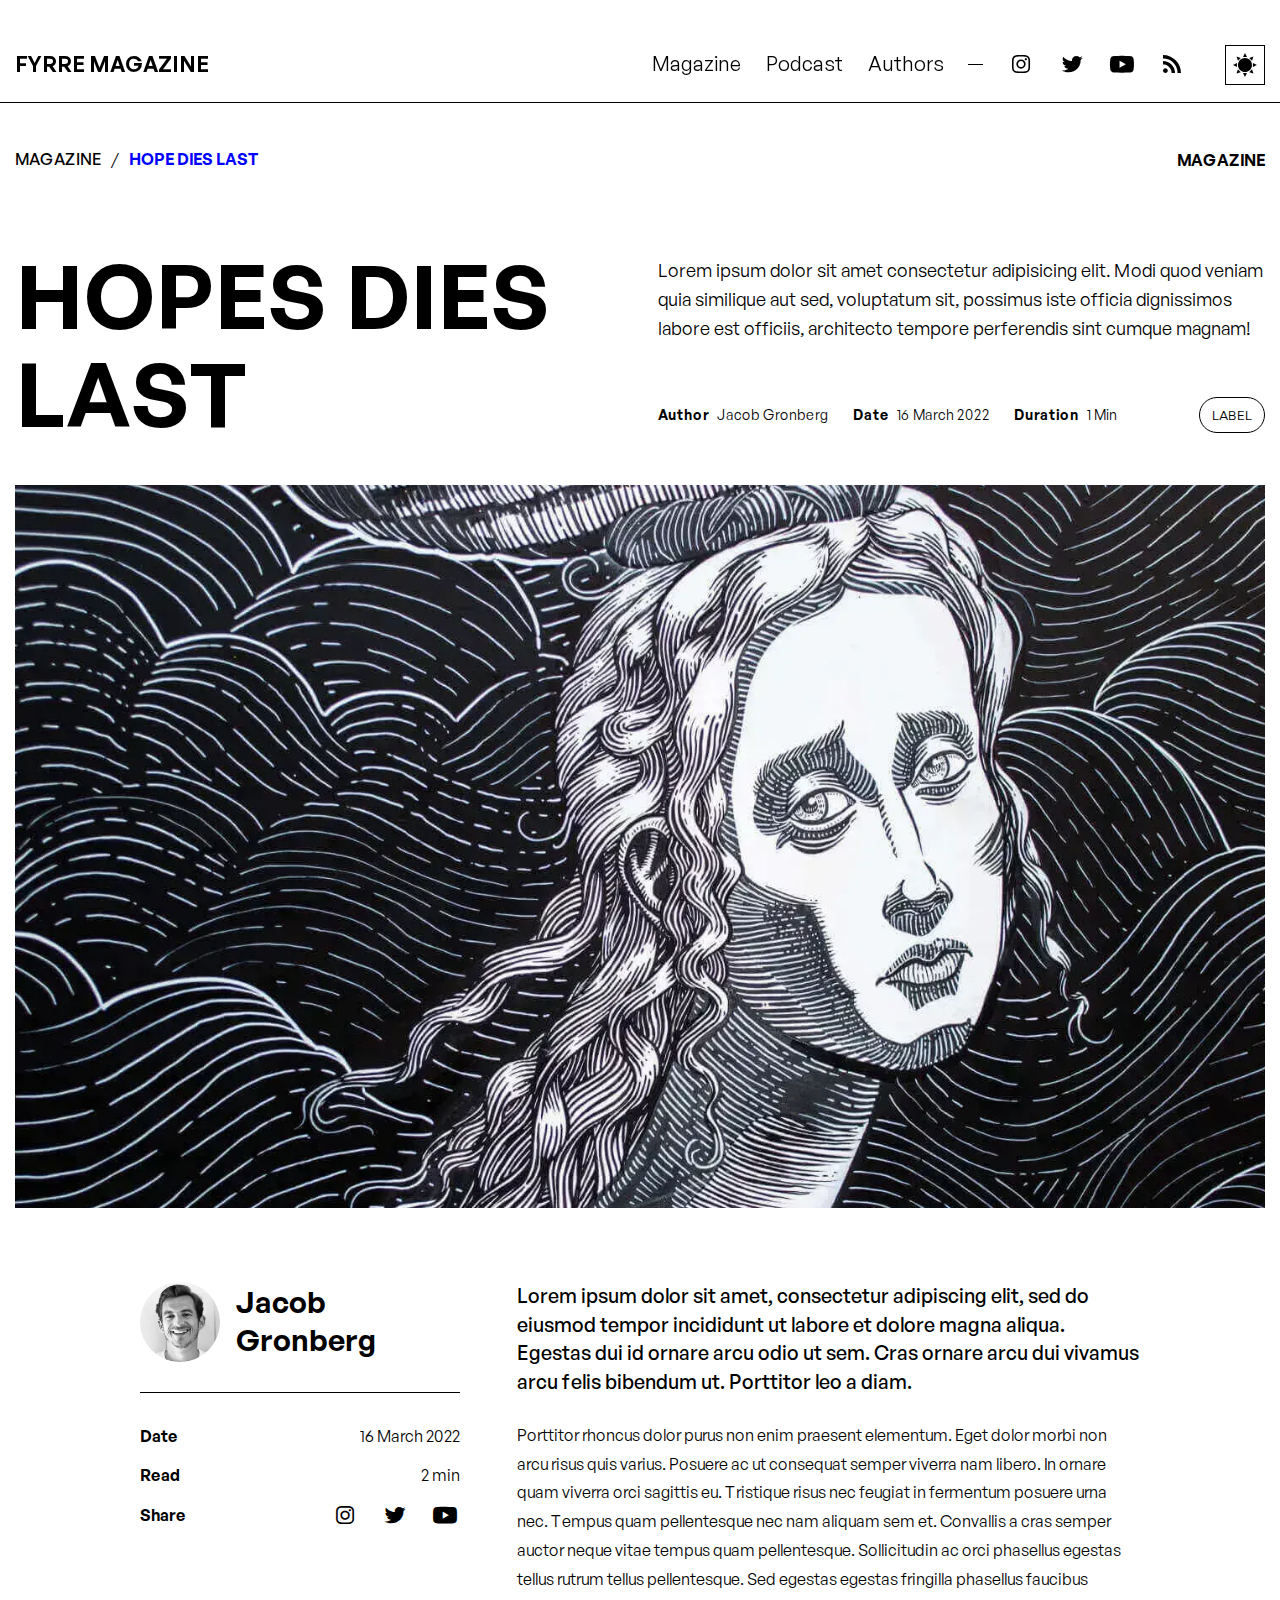
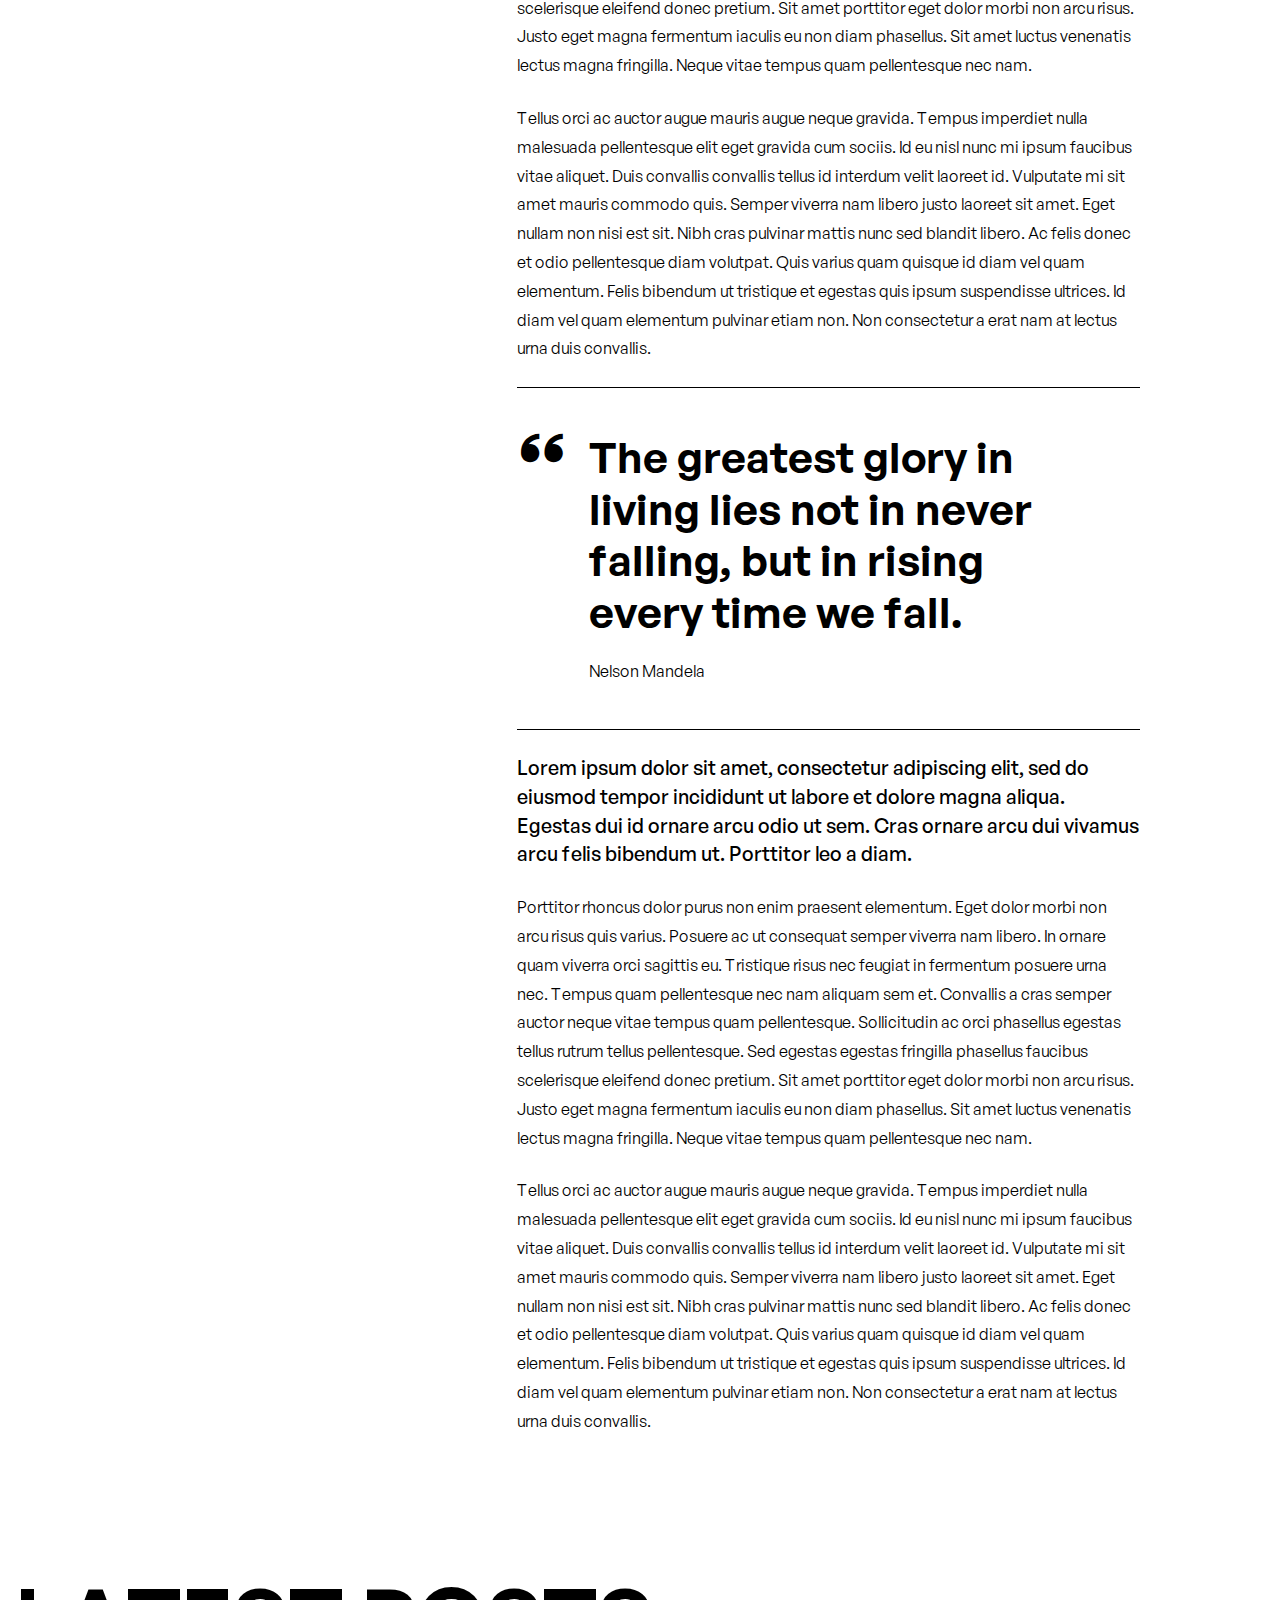
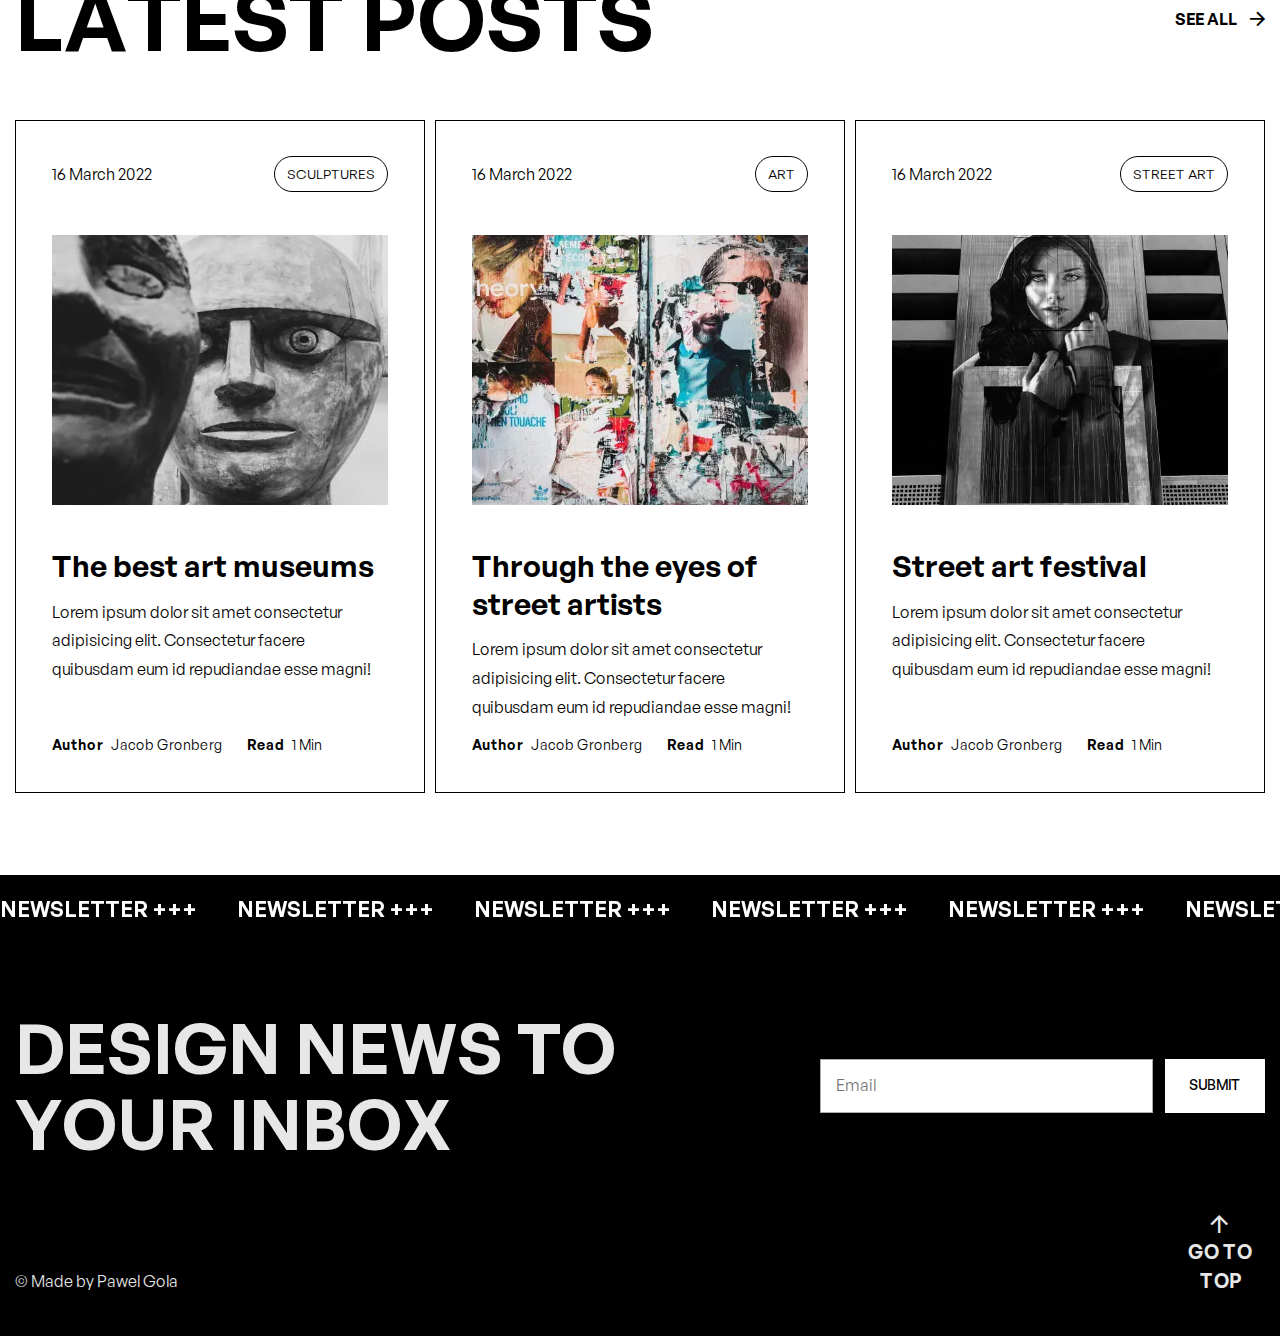
==== commit dddfc11e: "Update article.html" ====
--- a/article.html
+++ b/article.html
@@ -16,7 +16,7 @@
 	<div class="wrapper">
 		<header class="header">
 			<div class="header__container">
-				<a href="home.html" class="header__logo">Fyrre magazine</a>
+				<a href="index.html" class="header__logo">Fyrre magazine</a>
 				<div class="header__menu menu">
 					<nav class="menu__body">
 						<ul class="menu__list">
@@ -471,4 +471,4 @@
 	<script src="js/app.min.js?_v=20230523222009"></script>
 </body>
 
-</html>+</html>
